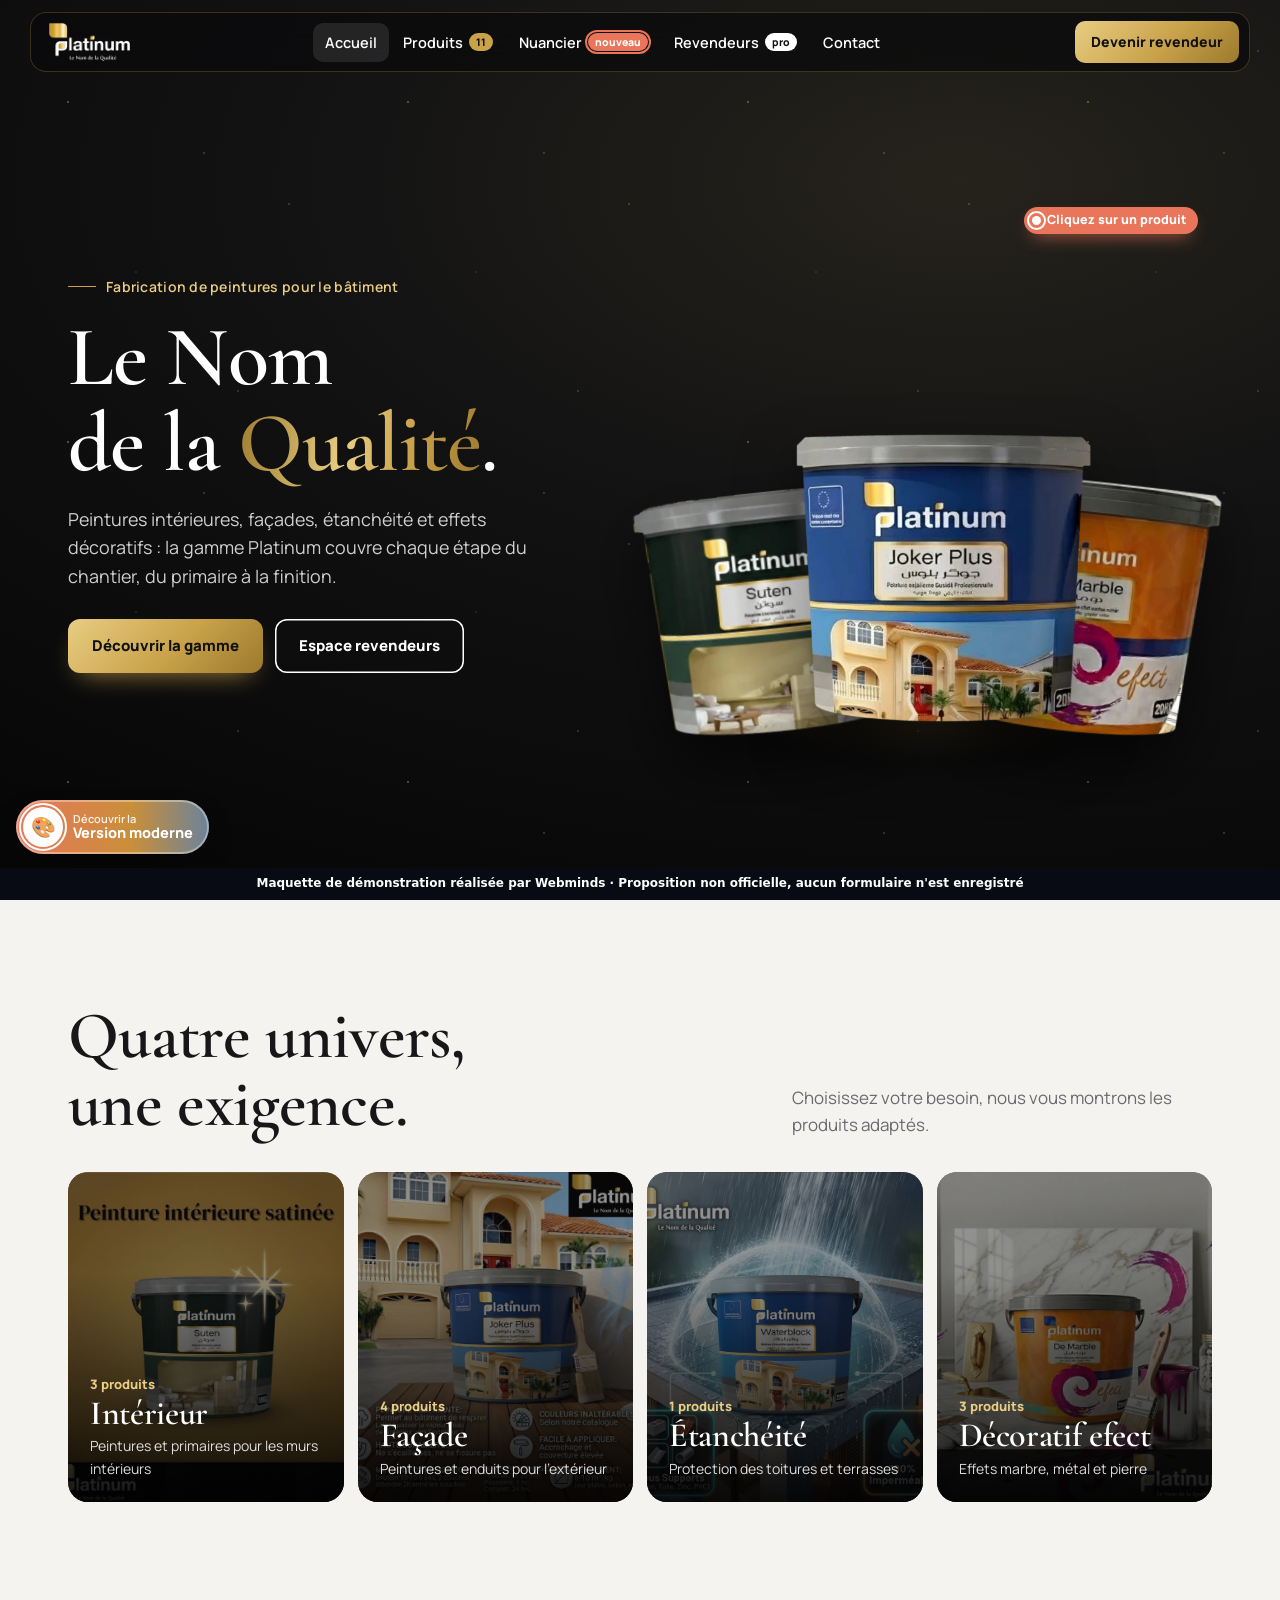
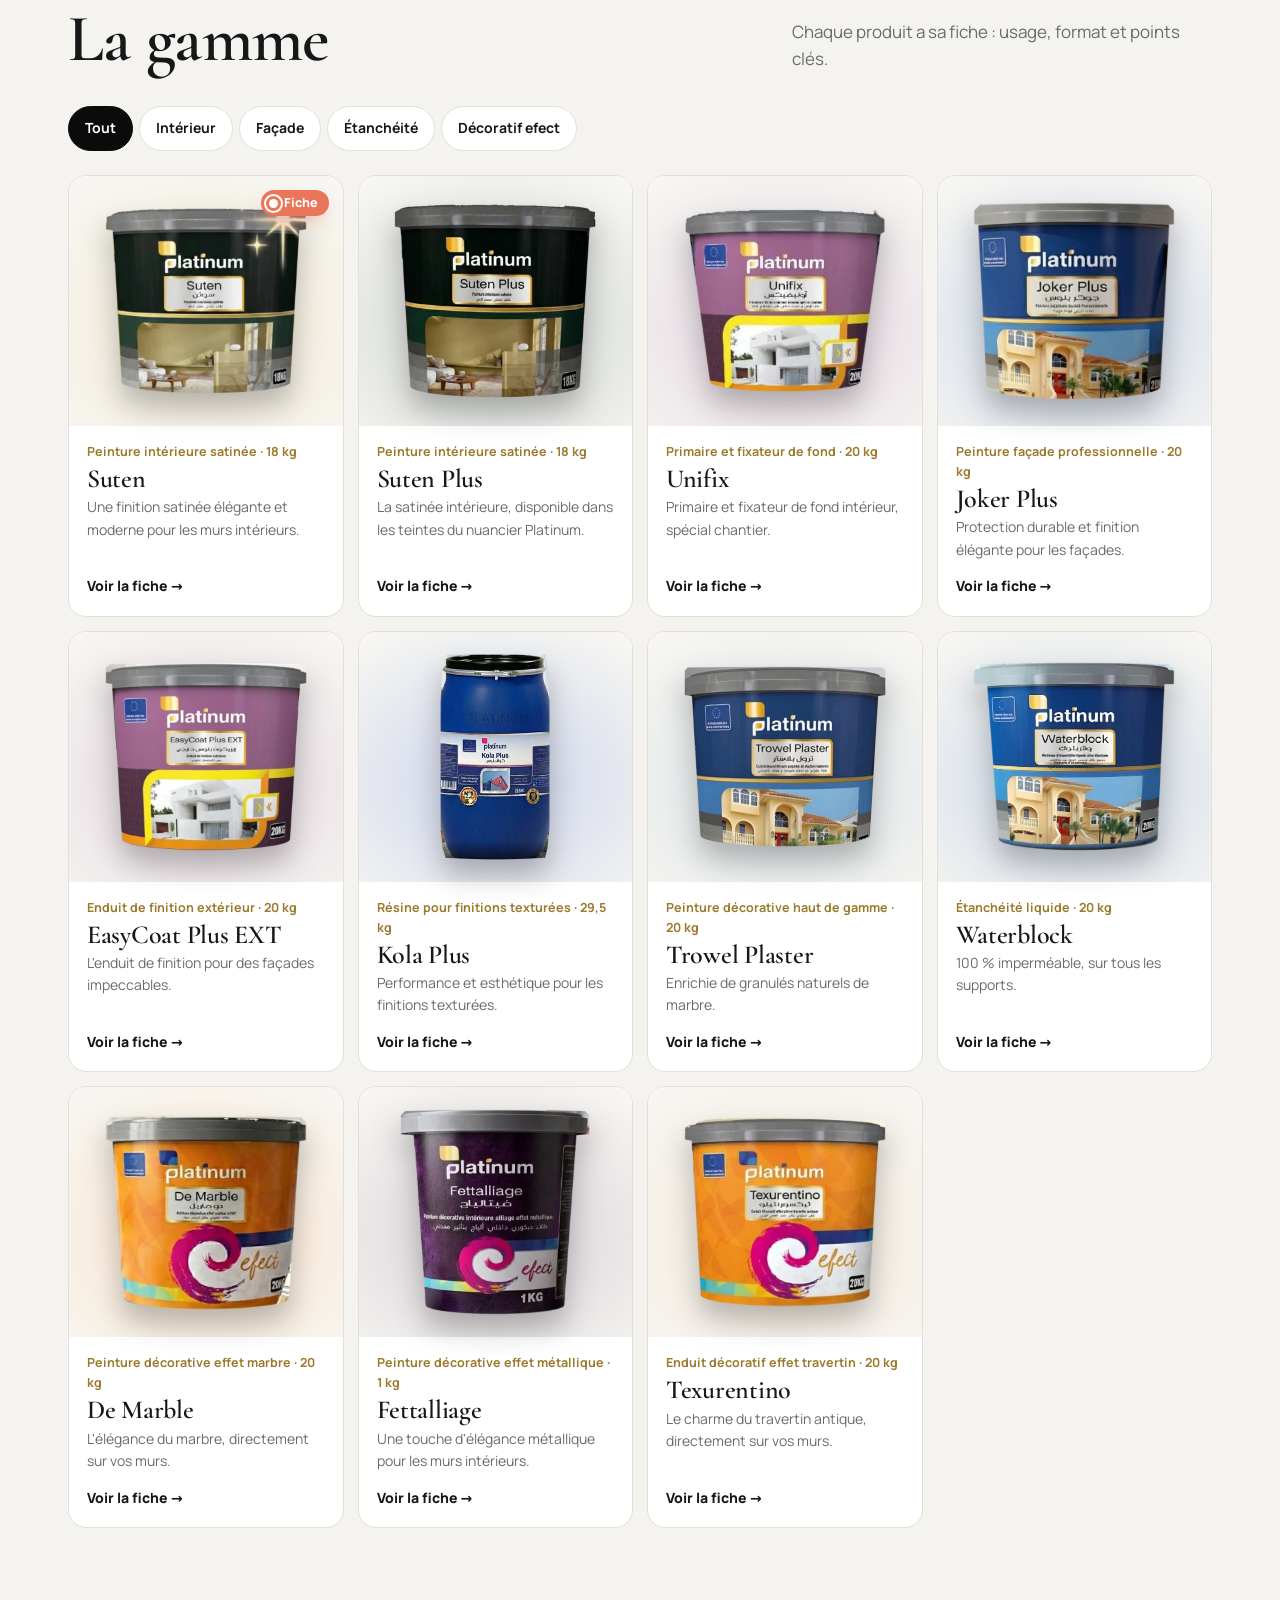
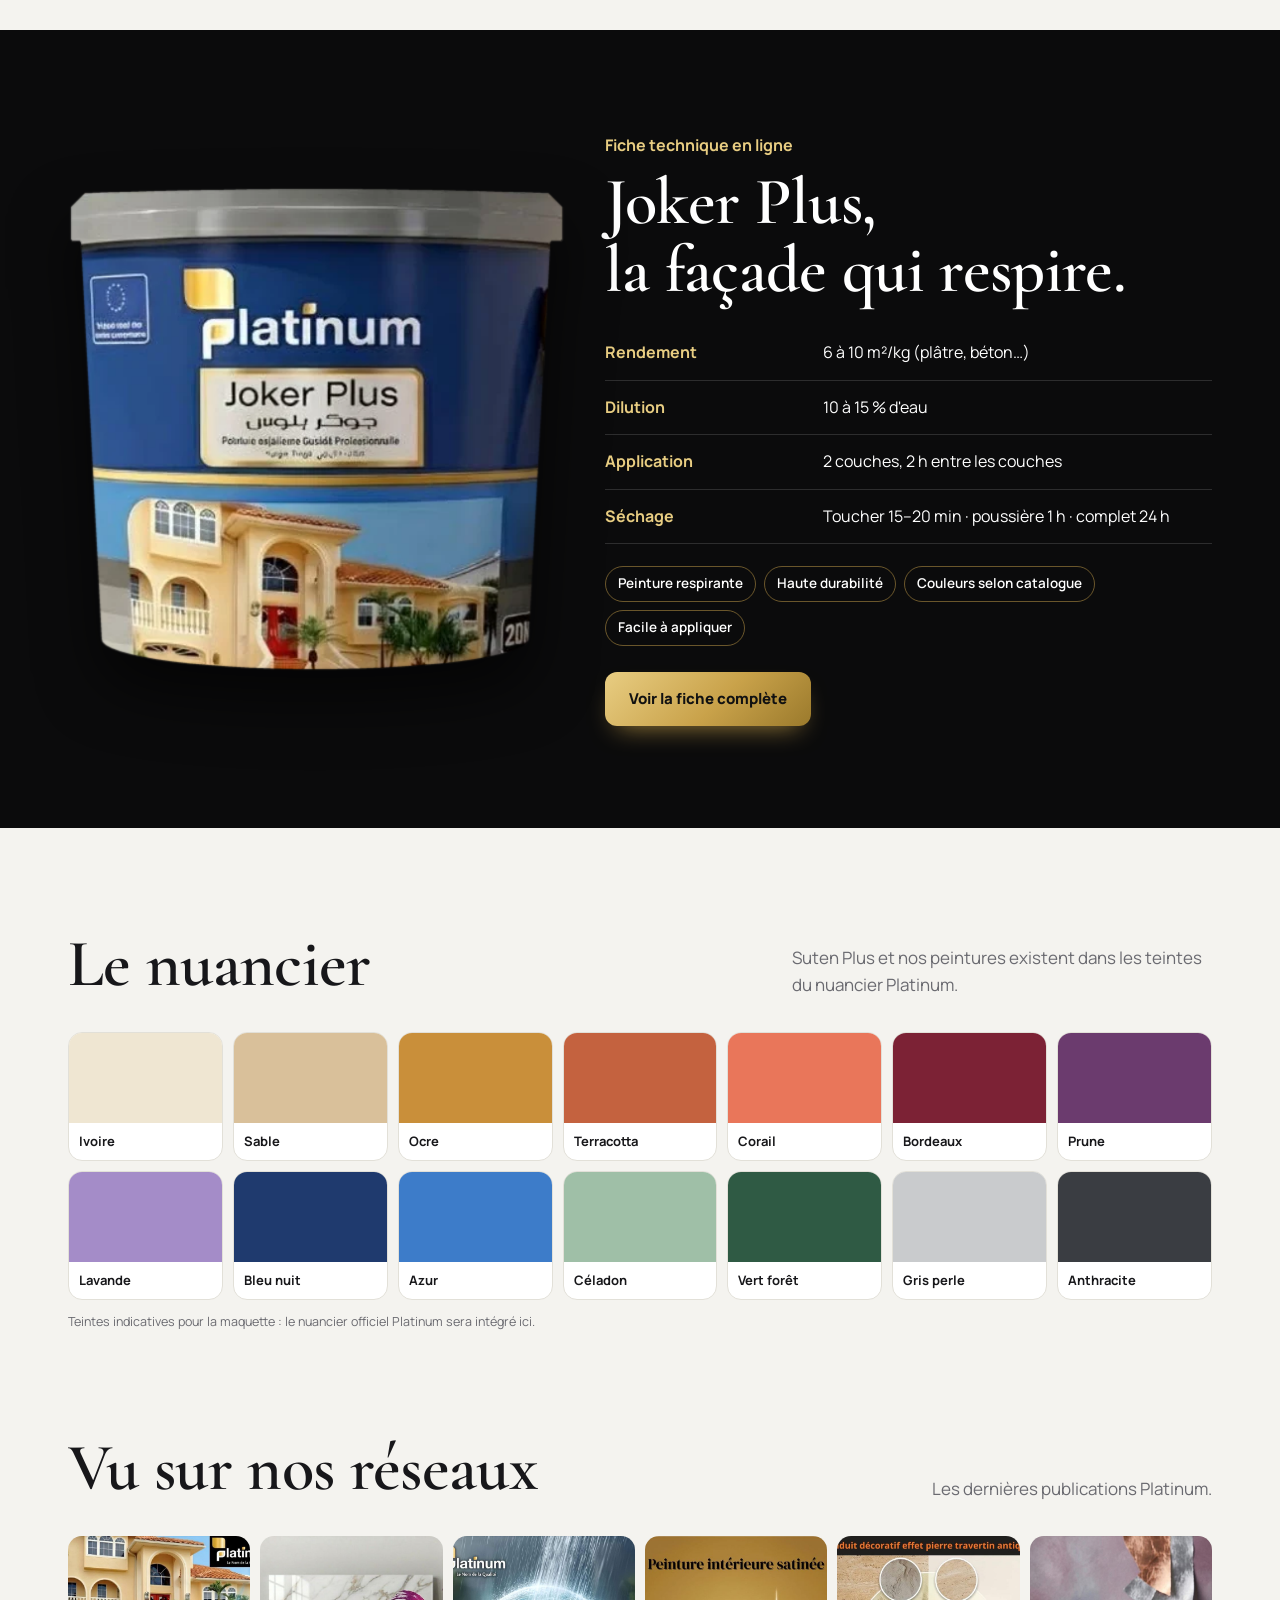
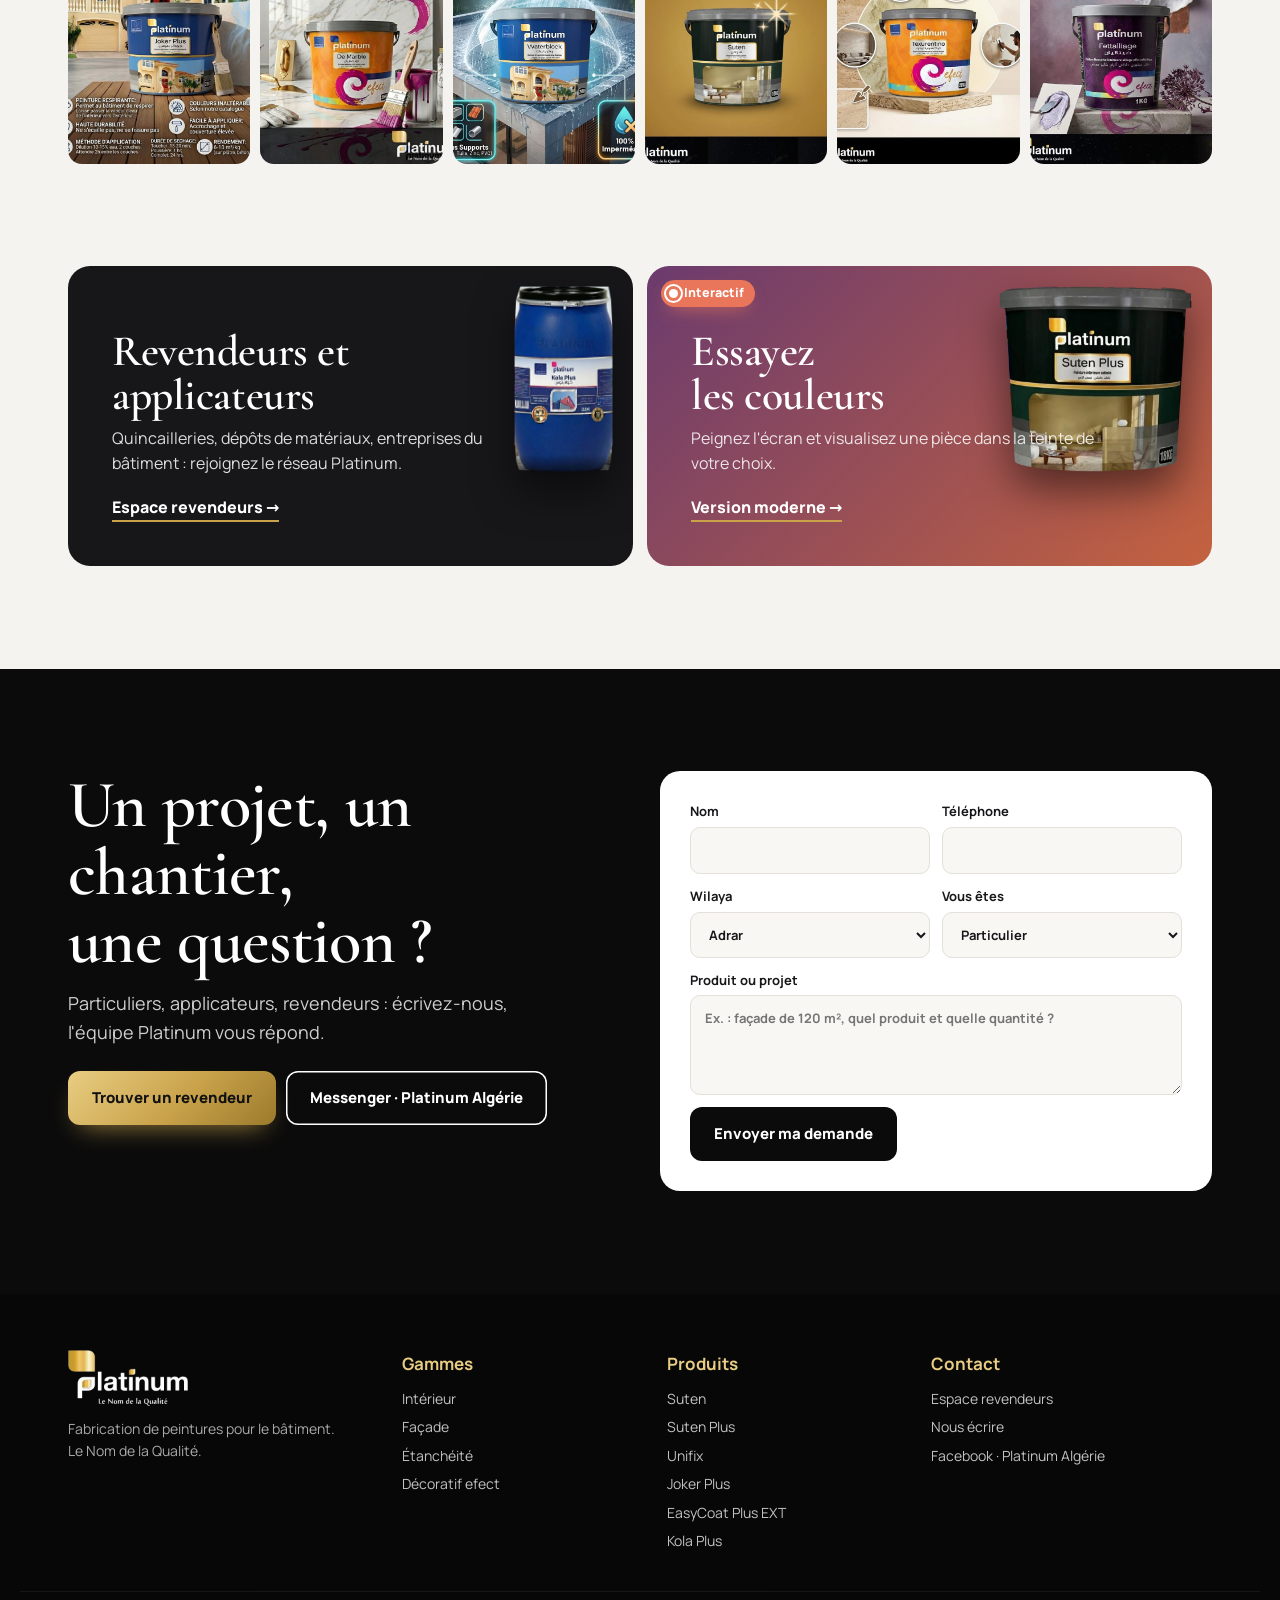
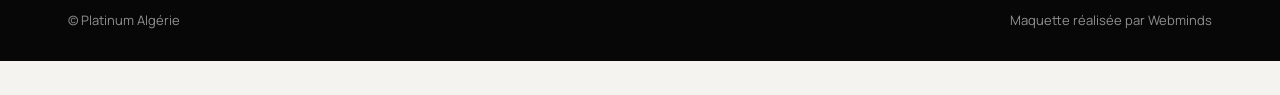
==== index.html @ 7c6c20e8 "Platinum : site 2 versions (corporate + moderne), produits, fiches, revendeurs" ====
<!DOCTYPE html><html lang="fr"><head>
<meta charset="utf-8"><meta name="viewport" content="width=device-width, initial-scale=1, viewport-fit=cover"><meta name="robots" content="noindex, nofollow"><meta name="theme-color" content="#0b0b0c">


<link rel="stylesheet" href="style.css"><link rel="icon" href="img/logo.png">
<title>Platinum — Le Nom de la Qualité · Peintures pour le bâtiment</title>
<meta name="description" content="Platinum Algérie : peintures intérieures, façades, étanchéité et peintures décoratives efect.">
</head><body data-v="corp">
<div id="hdr"></div>
<main>
<section class="c-hero"><div class="wrap in">
 <div>
  <span class="tag">Fabrication de peintures pour le bâtiment</span>
  <h1>Le Nom<br>de la <span class="gold">Qualité</span>.</h1>
  <p class="lead">Peintures intérieures, façades, étanchéité et effets décoratifs : la gamme Platinum couvre chaque étape du chantier, du primaire à la finition.</p>
  <div class="acts"><a class="btn g" href="#gamme">Découvrir la gamme</a><a class="btn o" href="revendeurs.html">Espace revendeurs</a></div>
 </div>
 <div class="trio" id="trio"><span class="glow"></span><span class="tap tr"><i></i>Cliquez sur un produit</span></div>
</div></section>

<section><div class="wrap">
 <div class="shead"><h2>Quatre univers,<br>une exigence.</h2><p>Choisissez votre besoin, nous vous montrons les produits adaptés.</p></div>
 <div class="unis" id="unis"></div>
</div></section>

<section id="gamme" style="padding-top:0"><div class="wrap">
 <div class="shead"><h2>La gamme</h2><p>Chaque produit a sa fiche : usage, format et points clés.</p></div>
 <div class="filters" id="fl"></div>
 <div class="grid" id="grid"></div>
</div></section>

<section class="fx"><div class="wrap fxg">
 <div class="vis rv"><img src="img/joker.webp" alt="Platinum Joker Plus"></div>
 <div class="rv">
  <span class="tag" style="color:var(--gold2);font-weight:700">Fiche technique en ligne</span>
  <h2 style="margin-top:10px">Joker Plus,<br>la façade qui respire.</h2>
  <table class="techt" id="tt"></table>
  <div class="chips" id="tc"></div>
  <div style="margin-top:26px"><a class="btn g" href="produit.html?p=joker">Voir la fiche complète</a></div>
 </div>
</div></section>

<section id="nuancier"><div class="wrap">
 <div class="shead"><h2>Le nuancier</h2><p>Suten Plus et nos peintures existent dans les teintes du nuancier Platinum.</p></div>
 <div class="nuan" id="nuan"></div>
 <p class="note">Teintes indicatives pour la maquette : le nuancier officiel Platinum sera intégré ici.</p>
</div></section>

<section style="padding-top:0"><div class="wrap">
 <div class="shead"><h2>Vu sur nos réseaux</h2><p>Les dernières publications Platinum.</p></div>
 <div class="gal" id="gal"></div>
</div></section>

<section style="padding-top:0"><div class="wrap duo">
 <a class="blk rv" href="revendeurs.html"><img class="pk" src="img/kola.webp" alt=""><h3>Revendeurs et<br>applicateurs</h3><p>Quincailleries, dépôts de matériaux, entreprises du bâtiment : rejoignez le réseau Platinum.</p><span class="go">Espace revendeurs →</span></a>
 <a class="blk rv" href="moderne.html?v=mod" style="background:linear-gradient(135deg,#6b3b6e,#c4623f)"><span class="tap tl"><i></i>Interactif</span><img class="pk" src="img/sutenplus.webp" alt=""><h3>Essayez<br>les couleurs</h3><p>Peignez l'écran et visualisez une pièce dans la teinte de votre choix.</p><span class="go">Version moderne →</span></a>
</div></section>
<section class="contact" id="contact"><div class="wrap cg">
 <div><h2>Un projet, un chantier,<br>une question ?</h2><p style="opacity:.8;font-size:18px;margin-top:14px;max-width:440px">Particuliers, applicateurs, revendeurs : écrivez-nous, l'équipe Platinum vous répond.</p>
  <div style="display:flex;gap:10px;flex-wrap:wrap;margin-top:24px"><a class="btn g" href="revendeurs.html">Trouver un revendeur</a><a class="btn o" id="fbl" target="_blank" rel="noopener">Messenger · Platinum Algérie</a></div></div>
 <form class="f" id="cform">
  <label>Nom<input required autocomplete="name"></label><label>Téléphone<input type="tel" required autocomplete="tel"></label>
  <label>Wilaya<select id="cw"></select></label><label>Vous êtes<select><option>Particulier</option><option>Peintre / applicateur</option><option>Entreprise du bâtiment</option><option>Revendeur</option></select></label>
  <label class="full">Produit ou projet<textarea placeholder="Ex. : façade de 120 m², quel produit et quelle quantité ?"></textarea></label>
  <button class="btn d" type="submit">Envoyer ma demande</button>
 </form></div></section>
</main>
<div id="ftr"></div>
<script src="data.js"></script><script src="core.js"></script>
<script>
document.getElementById('trio').insertAdjacentHTML('beforeend',['suten','joker','demarble'].map(k=>'<a href="produit.html?p='+k+'" aria-label="'+P[k].name+'">'+pimg(k)+'</a>').join(''));
const bg={interieur:'img/camp-suten.jpg',facade:'img/camp-joker.jpg',etancheite:'img/camp-waterblock.jpg',efect:'img/camp-demarble.jpg'};
document.getElementById('unis').innerHTML=Object.keys(CAT).map(c=>'<a class="uni rv" href="produits.html?cat='+c+'"><span class="bgi" style="background-image:url('+bg[c]+')"></span><b>'+ORDER.filter(k=>P[k].cat===c).length+' produits</b><h3>'+CAT[c][0]+'</h3><p>'+CAT[c][1]+'</p></a>').join('');
let cat='all';const fl=document.getElementById('fl');
fl.innerHTML=[['all','Tout']].concat(Object.keys(CAT).map(c=>[c,CAT[c][0]])).map(x=>'<button type="button" data-c="'+x[0]+'" class="'+(x[0]==='all'?'on':'')+'">'+x[1]+'</button>').join('');
document.getElementById('grid').innerHTML=ORDER.map((k,i)=>{const p=P[k];return '<a class="pc" data-c="'+p.cat+'" href="produit.html?p='+k+'" style="--c:'+p.c+'">'+(i===0?'<span class="tap tr"><i></i>Fiche</span>':'')+'<div class="vis">'+pimg(k)+'</div><div class="tx"><small>'+p.type+' · '+p.fmt+'</small><h3>'+p.name+'</h3><p>'+p.short+'</p><span class="go">Voir la fiche →</span></div></a>'}).join('');
fl.onclick=e=>{const b=e.target.closest('button');if(!b)return;fl.querySelectorAll('button').forEach(x=>x.classList.toggle('on',x===b));document.querySelectorAll('.pc').forEach(c=>c.classList.toggle('hide',b.dataset.c!=='all'&&c.dataset.c!==b.dataset.c))};
document.getElementById('tt').innerHTML=P.joker.tech.map(t=>'<tr><td>'+t[0]+'</td><td>'+t[1]+'</td></tr>').join('');
document.getElementById('tc').innerHTML=P.joker.pts.map(t=>'<span>'+t+'</span>').join('');
document.getElementById('nuan').innerHTML=NUANCIER.map(n=>'<button type="button" class="sw"><i style="background:'+n[1]+'"></i><span>'+n[0]+'</span></button>').join('');
document.getElementById('gal').innerHTML=['joker','demarble','waterblock','suten','texurentino','fettalliage'].map(k=>'<a href="produit.html?p='+k+'"><img src="'+P[k].camp+'" alt="Publication Platinum '+P[k].name+'" loading="lazy"></a>').join('');
document.getElementById('fbl').href=FB;document.getElementById('cw').innerHTML=WILAYAS.map(w=>'<option>'+w+'</option>').join('');document.getElementById('cform').onsubmit=e=>{e.preventDefault();okForm(e.target,'Demande envoyée !')};
reveal();
</script>
</body></html>
---- style.css ----
@font-face{font-family:'Cormorant Garamond';font-weight:500;font-display:swap;src:url(fonts/cormorant-garamond-latin-500-normal.woff2) format('woff2')}
@font-face{font-family:'Cormorant Garamond';font-weight:600;font-display:swap;src:url(fonts/cormorant-garamond-latin-600-normal.woff2) format('woff2')}
@font-face{font-family:'Cormorant Garamond';font-weight:700;font-display:swap;src:url(fonts/cormorant-garamond-latin-700-normal.woff2) format('woff2')}
@font-face{font-family:'Manrope';font-weight:400;font-display:swap;src:url(fonts/manrope-latin-400-normal.woff2) format('woff2')}
@font-face{font-family:'Manrope';font-weight:600;font-display:swap;src:url(fonts/manrope-latin-600-normal.woff2) format('woff2')}
@font-face{font-family:'Manrope';font-weight:700;font-display:swap;src:url(fonts/manrope-latin-700-normal.woff2) format('woff2')}
@font-face{font-family:'Manrope';font-weight:800;font-display:swap;src:url(fonts/manrope-latin-800-normal.woff2) format('woff2')}
@font-face{font-family:'Bricolage Grotesque';font-weight:200 800;font-display:swap;src:url(fonts/bricolage.woff2) format('woff2')}
:root{--gold:#c9a24a;--gold2:#e8cd82;--gold3:#9b7a2c;--blk:#0b0b0c;--char:#17171a;--paper:#f4f3ef;--ink:#17171a;--mut:#6a6a70;--line:#e2e0d8;--ease:cubic-bezier(.2,.8,.2,1)}
*{box-sizing:border-box;margin:0;padding:0}
:root{box-sizing:border-box;padding-top:env(safe-area-inset-top,0px)}
html{scroll-behavior:smooth;overflow-x:clip;scroll-padding-top:90px}
body{background:var(--paper);color:var(--ink);overflow-x:clip;-webkit-font-smoothing:antialiased;line-height:1.6;font-size:16px;padding-bottom:34px}
img{max-width:100%;display:block}a{color:inherit;text-decoration:none}button,input,select,textarea{font:inherit;color:inherit}
:focus-visible{outline:3px solid var(--gold);outline-offset:3px;border-radius:6px}
.wrap{max-width:1240px;margin:0 auto;padding-inline:clamp(18px,4vw,48px)}
section{padding-block:clamp(64px,8vw,110px);position:relative}
main{overflow-x:clip}
.v-corp{font-family:'Manrope',system-ui,sans-serif}
.v-corp h1,.v-corp h2,.v-corp h3{font-family:'Cormorant Garamond',Georgia,serif;font-weight:600;line-height:1.02;letter-spacing:-.01em}
.v-mod{font-family:'Bricolage Grotesque',system-ui,sans-serif;--paper:#fbfaf6}
.v-mod h1,.v-mod h2,.v-mod h3{font-family:'Bricolage Grotesque',sans-serif;font-weight:800;line-height:.98;letter-spacing:-.03em}
h2{font-size:clamp(36px,5.2vw,68px)}
.gold{background:linear-gradient(100deg,var(--gold3),var(--gold2) 45%,var(--gold) 70%,var(--gold3));-webkit-background-clip:text;background-clip:text;color:transparent}

/* header */
header.top{position:fixed;z-index:60;top:calc(12px + env(safe-area-inset-top,0px));left:50%;transform:translateX(-50%);width:min(1220px,calc(100% - 24px));display:flex;align-items:center;justify-content:space-between;gap:14px;padding:8px 10px 8px 18px;border-radius:16px;background:rgba(11,11,12,.72);backdrop-filter:blur(14px);-webkit-backdrop-filter:blur(14px);color:#fff;border:1px solid rgba(201,162,74,.25);transition:.3s}
header.top.solid{background:rgba(11,11,12,.94)}
header.top .logo img{height:38px;width:auto}
header.top nav{display:flex;gap:2px;font-size:14.5px;font-weight:600}
header.top nav a{display:inline-flex;align-items:center;gap:6px;padding:8px 12px;border-radius:10px;transition:.2s}
header.top nav a:hover,header.top nav a.act{background:rgba(255,255,255,.1)}
.hr{display:flex;align-items:center;gap:8px}
.cta{background:linear-gradient(135deg,var(--gold2),var(--gold) 55%,var(--gold3));color:#111;padding:10px 16px;border-radius:10px;font-weight:800;font-size:14px;white-space:nowrap}
.burger{display:none;width:44px;height:44px;border-radius:10px;border:0;background:var(--gold);color:#111;font-size:20px;cursor:pointer}
.menu{position:fixed;inset:0;z-index:80;background:var(--blk);color:#fff;display:none;flex-direction:column;justify-content:center;gap:6px;padding:0 28px}
.menu.open{display:flex}.menu a{font-size:clamp(30px,8vw,44px);font-weight:700;display:flex;align-items:center;gap:12px}
.menu .mx{position:absolute;top:20px;right:20px;width:48px;height:48px;border-radius:12px;border:0;background:#fff;color:#111;font-size:20px}
.pst{display:inline-flex;align-items:center;font:800 10.5px/1 'Manrope',sans-serif;padding:4px 7px;border-radius:999px;position:relative}
.pst.n{background:var(--gold);color:#111}.pst.g{background:#e9765a;color:#fff}.pst.b{background:#fff;color:#111}
.pst.g::after{content:"";position:absolute;inset:-3px;border-radius:999px;border:2px solid #e9765a;animation:ping 1.6s ease-out infinite}
@keyframes ping{0%{transform:scale(.9);opacity:.9}100%{transform:scale(1.35);opacity:0}}
.tap{position:absolute;z-index:5;display:inline-flex;align-items:center;gap:6px;background:#e9765a;color:#fff;font:800 12.5px/1 'Manrope',sans-serif;padding:7px 11px 7px 8px;border-radius:999px;pointer-events:none;white-space:nowrap;box-shadow:0 8px 18px -8px rgba(233,118,90,.9)}
.tap i{width:9px;height:9px;border-radius:50%;background:#fff;position:relative}.tap i::after{content:"";position:absolute;inset:-5px;border-radius:50%;border:2px solid #fff;animation:ping 1.4s ease-out infinite}
.tap.tr{top:14px;right:14px}.tap.tl{top:14px;left:14px}
.vswitch{position:fixed;z-index:90;bottom:calc(46px + env(safe-area-inset-bottom,0px));left:16px;display:flex;align-items:center;gap:10px;padding:7px 16px 7px 7px;border-radius:999px;color:#fff;font:800 14.5px/1.1 'Manrope',sans-serif;background:linear-gradient(90deg,#e9765a,#c98f3a,#3d7cc9,#6b3b6e,#2f5a44,#e9765a);background-size:300% 100%;animation:vsg 6s linear infinite,vsw 5s ease-in-out infinite;box-shadow:0 14px 30px -10px rgba(0,0,0,.55),inset 0 0 0 2px rgba(255,255,255,.35)}
.vswitch small{display:block;font-size:11px;font-weight:600;opacity:.9}
.vswitch .vs-i{width:40px;height:40px;border-radius:50%;background:#fff;display:grid;place-items:center;font-size:20px;position:relative}
.vswitch .vs-i::after{content:"";position:absolute;inset:-4px;border-radius:50%;border:2px solid #fff;animation:ping 1.6s ease-out infinite}
.v-mod .vswitch{background:var(--blk);animation:vsw 5s ease-in-out infinite}
@keyframes vsg{to{background-position:300% 0}}@keyframes vsw{0%,82%,100%{rotate:0deg}86%{rotate:-6deg}90%{rotate:5deg}94%{rotate:-3deg}}
#wm-demo{position:fixed;left:0;right:0;bottom:0;z-index:2147483000;background:rgba(10,12,22,.94);color:#fff;font:600 12px/1.3 system-ui,sans-serif;text-align:center;padding:8px 12px calc(8px + env(safe-area-inset-bottom,0px))}
.btn{display:inline-flex;align-items:center;justify-content:center;gap:10px;padding:15px 24px;border-radius:12px;font-weight:800;font-size:15px;border:0;cursor:pointer;transition:transform .3s var(--ease),box-shadow .3s;white-space:nowrap}
.btn.g{background:linear-gradient(135deg,var(--gold2),var(--gold) 55%,var(--gold3));color:#111;box-shadow:0 12px 26px -12px rgba(201,162,74,.8)}
.btn.g:hover{transform:translateY(-2px)}
.btn.o{box-shadow:inset 0 0 0 1.5px currentColor;background:transparent}.btn.o:hover{background:rgba(255,255,255,.08)}
.btn.d{background:var(--blk);color:#fff}
.btn.done{background:#1f9d55!important;color:#fff!important}
.rv{opacity:0;transform:translateY(24px);transition:opacity .7s,transform .8s var(--ease)}.rv.in{opacity:1;transform:none}
.shead{display:flex;justify-content:space-between;align-items:flex-end;gap:24px;flex-wrap:wrap;margin-bottom:34px}
.shead p{max-width:420px;color:var(--mut);font-size:17px}

/* CORPORATE */
.c-hero{background:radial-gradient(120% 90% at 75% 20%,#26231c 0%,#121213 45%,#070708 100%);color:#fff;padding:0;overflow:hidden}
.c-hero::before{content:"";position:absolute;inset:0;background:radial-gradient(1.6px 1.6px at 20% 30%,rgba(232,205,130,.8),transparent),radial-gradient(1.2px 1.2px at 70% 15%,rgba(232,205,130,.6),transparent),radial-gradient(1.4px 1.4px at 85% 60%,rgba(232,205,130,.6),transparent),radial-gradient(1px 1px at 40% 80%,rgba(232,205,130,.5),transparent),radial-gradient(1.6px 1.6px at 60% 45%,rgba(232,205,130,.5),transparent);background-size:340px 340px;opacity:.7}
.c-hero .in{position:relative;display:grid;grid-template-columns:1fr 1.05fr;gap:30px;align-items:center;min-height:min(100svh,900px);padding-block:120px 70px}
.c-hero .tag{font:600 14px 'Manrope';letter-spacing:.02em;color:var(--gold2);display:flex;align-items:center;gap:10px}
.c-hero .tag::before{content:"";width:28px;height:1px;background:var(--gold)}
.c-hero h1{font-size:clamp(46px,6.6vw,96px);margin:18px 0}
.c-hero p.lead{font-size:clamp(16px,1.4vw,19px);opacity:.8;max-width:470px;margin-bottom:28px}
.c-hero .acts{display:flex;gap:12px;flex-wrap:wrap}
.trio{position:relative;height:clamp(360px,44vw,600px)}
.trio a{position:absolute;bottom:6%;transition:transform .6s var(--ease)}
.trio img{filter:drop-shadow(0 30px 30px rgba(0,0,0,.6))}
.trio a:nth-of-type(1){left:0;width:46%;z-index:1;transform:rotate(-6deg) translateY(4%)}
.trio a:nth-of-type(2){left:27%;width:52%;z-index:3}
.trio a:nth-of-type(3){right:0;width:46%;z-index:2;transform:rotate(6deg) translateY(4%)}
.trio:hover a:nth-of-type(1){transform:rotate(-9deg) translate(-10px,4%)}.trio:hover a:nth-of-type(3){transform:rotate(9deg) translate(10px,4%)}
.trio .glow{position:absolute;left:10%;right:10%;bottom:0;height:30%;background:radial-gradient(closest-side,rgba(201,162,74,.45),transparent);filter:blur(10px)}
.unis{display:grid;grid-template-columns:repeat(4,1fr);gap:14px}
.uni{position:relative;border-radius:20px;overflow:hidden;min-height:330px;padding:22px;display:flex;flex-direction:column;justify-content:flex-end;color:#fff;background:#111;transition:transform .45s var(--ease)}
.uni:hover{transform:translateY(-6px)}
.uni .bgi{position:absolute;inset:0;background-size:cover;background-position:center;opacity:.55;transition:opacity .4s,transform .8s var(--ease)}
.uni:hover .bgi{opacity:.75;transform:scale(1.05)}
.uni::after{content:"";position:absolute;inset:0;background:linear-gradient(180deg,transparent 30%,rgba(0,0,0,.85))}
.uni>*:not(.bgi){position:relative;z-index:2}
.uni b{font:800 13px 'Manrope';color:var(--gold2)}.uni h3{font-size:34px;margin:4px 0}.uni p{font-size:14px;opacity:.85}
.filters{display:flex;gap:6px;flex-wrap:wrap;margin-bottom:24px}
.filters button{border:1.5px solid var(--line);background:#fff;border-radius:999px;padding:10px 16px;font-weight:700;cursor:pointer;font-size:14px}
.filters button.on{background:var(--blk);border-color:var(--blk);color:#fff}
.grid{display:grid;grid-template-columns:repeat(4,1fr);gap:14px}
.pc{position:relative;background:#fff;border:1px solid var(--line);border-radius:18px;overflow:hidden;display:flex;flex-direction:column;transition:transform .4s var(--ease),box-shadow .4s}
.pc:hover{transform:translateY(-5px);box-shadow:0 30px 50px -30px rgba(0,0,0,.45)}
.pc .vis{height:250px;display:flex;align-items:center;justify-content:center;padding:22px;background:radial-gradient(80% 70% at 50% 60%,color-mix(in srgb,var(--c) 22%,#fff),#f7f6f2)}
.pc .vis img{max-height:100%;max-width:88%;width:auto;filter:drop-shadow(0 16px 14px rgba(0,0,0,.25));transition:transform .5s var(--ease)}
.pc:hover .vis img{transform:scale(1.05)}
.pc .tx{padding:16px 18px 18px;display:flex;flex-direction:column;gap:4px;flex:1}
.pc small{font-weight:700;color:var(--gold3);font-size:12.5px}.pc h3{font-size:26px}.pc p{font-size:14px;color:var(--mut)}
.pc .go{margin-top:auto;padding-top:10px;font-weight:800;font-size:14px}
.pc.hide{display:none}
.fx{background:var(--blk);color:#fff}
.fxg{display:grid;grid-template-columns:.9fr 1.1fr;gap:40px;align-items:center}
.fx .vis{position:relative;display:flex;justify-content:center}
.fx .vis img{max-height:520px;width:auto;filter:drop-shadow(0 30px 30px rgba(0,0,0,.6))}
.techt{width:100%;border-collapse:collapse;margin:22px 0}
.techt td{padding:14px 0;border-bottom:1px solid rgba(255,255,255,.14);vertical-align:top}
.techt td:first-child{color:var(--gold2);font-weight:700;width:36%}
.chips{display:flex;flex-wrap:wrap;gap:8px}
.chips span{border:1px solid rgba(201,162,74,.5);border-radius:999px;padding:6px 12px;font-size:13.5px;font-weight:600}
.nuan{display:grid;grid-template-columns:repeat(7,1fr);gap:10px}
.sw{border-radius:14px;overflow:hidden;background:#fff;border:1px solid var(--line);cursor:pointer;text-align:left;padding:0;transition:transform .3s var(--ease)}
.sw:hover{transform:translateY(-4px)}.sw i{display:block;height:90px}.sw span{display:block;padding:8px 10px;font-size:13px;font-weight:700}
.note{font-size:12.5px;color:var(--mut);margin-top:12px}
.gal{display:grid;grid-template-columns:repeat(6,1fr);gap:10px}
.gal a{border-radius:14px;overflow:hidden;aspect-ratio:4/5}.gal img{width:100%;height:100%;object-fit:cover;transition:transform .6s var(--ease)}.gal a:hover img{transform:scale(1.05)}
.duo{display:grid;grid-template-columns:1fr 1fr;gap:14px}
.blk{position:relative;border-radius:22px;padding:clamp(26px,4vw,44px);min-height:300px;overflow:hidden;color:#fff;background:var(--char);display:flex;flex-direction:column;justify-content:flex-end}
.blk h3{font-size:clamp(30px,3.4vw,44px)}.blk p{opacity:.85;max-width:420px;margin-top:8px}.blk .go{margin-top:18px;font-weight:800;border-bottom:2px solid var(--gold);align-self:flex-start}
.blk img.pk{position:absolute;right:20px;top:20px;height:62%;width:auto;filter:drop-shadow(0 20px 20px rgba(0,0,0,.5))}
.contact{background:var(--blk);color:#fff}
.cg{display:grid;grid-template-columns:1fr 1fr;gap:40px}
.f{display:grid;grid-template-columns:1fr 1fr;gap:12px;background:#fff;color:var(--ink);border-radius:20px;padding:clamp(18px,3vw,30px)}
.f .full{grid-column:1/-1}.f label{display:grid;gap:5px;font-size:13px;font-weight:700}
.f input,.f select,.f textarea{border:1.5px solid var(--line);background:#f8f7f3;border-radius:10px;padding:12px 14px;width:100%}
.f textarea{min-height:100px}.f .btn{grid-column:1/-1;justify-self:start}
.ft{background:#070708;color:#fff;padding:56px 0 30px}
.fg{display:grid;grid-template-columns:1.3fr 1fr 1fr 1.2fr;gap:30px}
.flogo{height:56px;width:auto;margin-bottom:12px}.ft p{opacity:.65;font-size:14px;max-width:280px}
.ft h4{color:var(--gold2);font-size:17px;margin-bottom:8px;font-family:'Manrope'}.ft a{display:block;opacity:.75;font-size:14px;padding:3px 0}.ft a:hover{opacity:1;color:var(--gold2)}
.fb{display:flex;justify-content:space-between;gap:10px;flex-wrap:wrap;border-top:1px solid rgba(255,255,255,.12);margin-top:36px;padding-top:18px;font-size:13px;opacity:.55}

/* MODERNE */
.m-hero{--wall:#efe6d2;padding:0;min-height:100svh;background:var(--wall);transition:background-color .6s;overflow:hidden;display:flex;align-items:center}
.m-hero canvas{position:absolute;inset:0;width:100%;height:100%;z-index:1;touch-action:none;cursor:crosshair}
.m-hero .in{position:relative;z-index:2;display:grid;grid-template-columns:1fr .9fr;gap:24px;align-items:center;width:100%;padding-block:120px 60px;pointer-events:none}
.m-hero .in a,.m-hero .in button{pointer-events:auto}
.m-hero h1{font-size:clamp(52px,8vw,124px);color:var(--ink2,#141414);mix-blend-mode:normal}
.m-hero h1 span{display:inline-block;background:var(--ink2,#141414);color:var(--wall);padding:0 .12em;transform:rotate(-1.5deg);border-radius:6px}
.m-hero p.lead{font-size:18px;max-width:440px;margin:18px 0 22px;font-weight:500;color:var(--ink2,#141414)}
.pal{display:flex;flex-wrap:wrap;gap:8px;max-width:520px}
.pal button{width:44px;height:44px;border-radius:50%;border:3px solid #fff;box-shadow:0 4px 12px -4px rgba(0,0,0,.45);cursor:pointer;transition:transform .25s var(--ease)}
.pal button:hover{transform:scale(1.12)}.pal button.on{transform:scale(1.18);box-shadow:0 0 0 3px var(--ink2,#141414)}
.m-hero .hint{display:inline-flex;gap:8px;align-items:center;margin-top:16px;font-weight:700;font-size:14px;background:rgba(255,255,255,.75);padding:6px 12px;border-radius:999px}
.m-hero .stage{position:relative;height:clamp(340px,42vw,560px);display:flex;align-items:flex-end;justify-content:center}
.m-hero .stage img{max-height:94%;width:auto;filter:drop-shadow(0 34px 30px rgba(0,0,0,.35));animation:flo 6s ease-in-out infinite}
@keyframes flo{50%{translate:0 -14px}}
.m-hero .stage .lbl{position:absolute;left:0;bottom:8%;background:#fff;border-radius:14px;padding:10px 14px;font-weight:800;box-shadow:0 10px 30px -10px rgba(0,0,0,.4)}
.m-hero .stage .lbl small{display:block;font-weight:600;color:var(--mut);font-size:12px}
.stripe{display:flex;overflow:hidden;white-space:nowrap;background:var(--blk);color:#fff;padding:14px 0;font-weight:800;font-size:clamp(20px,2.6vw,32px)}
.stripe div{display:flex;gap:28px;animation:mq 34s linear infinite;padding-right:28px}
.stripe span i{display:inline-block;width:.8em;height:.8em;border-radius:50%;margin-right:10px;vertical-align:-.05em}
@keyframes mq{to{transform:translateX(-100%)}}
.room{display:grid;grid-template-columns:1.2fr .8fr;gap:30px;align-items:center}
.room svg{width:100%;height:auto;border-radius:24px;box-shadow:0 30px 60px -30px rgba(0,0,0,.4)}
.room .wall{transition:fill .6s}
.cards{display:flex;gap:16px;overflow-x:auto;scroll-snap-type:x mandatory;padding:10px clamp(18px,4vw,48px) 26px;scrollbar-width:thin}
.mc{flex:0 0 clamp(250px,24vw,300px);scroll-snap-align:start;border-radius:26px;background:var(--c);color:#fff;padding:20px;min-height:400px;display:flex;flex-direction:column;justify-content:flex-end;position:relative;overflow:hidden;transition:transform .4s var(--ease)}
.mc:hover{transform:translateY(-6px) rotate(-1deg)}
.mc .im{position:absolute;inset:18px 10px 140px;display:flex;align-items:center;justify-content:center}
.mc .im img{max-height:100%;max-width:90%;width:auto;filter:drop-shadow(0 18px 14px rgba(0,0,0,.35));transition:transform .5s var(--ease)}
.mc:hover .im img{transform:scale(1.06) rotate(-3deg)}
.mc .lb{position:relative;background:rgba(255,255,255,.95);color:var(--ink);border-radius:18px;padding:12px 14px}
.mc .lb small{font-weight:700;color:var(--mut);font-size:12px}.mc .lb h3{font-size:26px}
.efx{display:grid;grid-template-columns:repeat(3,1fr);gap:14px}
.ef{position:relative;border-radius:26px;overflow:hidden;min-height:440px;display:flex;align-items:flex-end;padding:18px;color:#fff}
.ef .tx{position:absolute;inset:0;background-size:cover;background-position:center;transition:transform 1s var(--ease)}
.ef:hover .tx{transform:scale(1.08)}
.ef::after{content:"";position:absolute;inset:0;background:linear-gradient(180deg,transparent 40%,rgba(0,0,0,.75))}
.ef img{position:absolute;right:12px;top:18px;width:46%;z-index:2;filter:drop-shadow(0 18px 14px rgba(0,0,0,.4));transition:transform .6s var(--ease)}
.ef:hover img{transform:translateY(-8px) rotate(4deg)}
.ef div{position:relative;z-index:3}.ef h3{font-size:34px}.ef p{font-size:14.5px;opacity:.9;max-width:300px}
.v-mod .contact{background:#141414}

/* produit */
.p-hero{background:radial-gradient(90% 90% at 70% 40%,color-mix(in srgb,var(--c) 45%,#000) 0%,#0b0b0c 70%);color:#fff;padding:0;overflow:hidden}
.v-mod .p-hero{background:var(--c);color:#fff}
.p-hero .in{display:grid;grid-template-columns:1fr 1fr;gap:30px;align-items:center;padding-block:130px 70px}
.crumb{font-size:14px;opacity:.8;display:flex;gap:8px;flex-wrap:wrap}.crumb a{text-decoration:underline}
.p-hero h1{font-size:clamp(48px,6.5vw,92px);margin:12px 0 4px}
.p-hero .ar{font-size:26px;color:var(--gold2);direction:rtl;text-align:left}
.v-mod .p-hero .ar{color:#fff;opacity:.8}
.p-hero .lead{font-size:18px;opacity:.88;max-width:500px;margin:14px 0 20px}
.p-hero .stage{display:flex;justify-content:center;align-items:flex-end;height:clamp(340px,40vw,540px)}
.p-hero .stage img{max-height:96%;width:auto;filter:drop-shadow(0 34px 30px rgba(0,0,0,.55))}
.pgrid{display:grid;grid-template-columns:1.1fr .9fr;gap:18px;align-items:start}
.panel{background:#fff;border:1px solid var(--line);border-radius:20px;padding:clamp(22px,3vw,32px)}
.panel+.panel{margin-top:16px}.panel h2{font-size:clamp(28px,3vw,38px);margin-bottom:12px}
.panel ul{list-style:none;display:grid;gap:10px}
.panel li{display:flex;gap:10px;align-items:flex-start}.panel li::before{content:"";flex:none;width:10px;height:10px;border-radius:50%;background:var(--gold);margin-top:8px}
.panel .techt td{border-color:var(--line)}.panel .techt td:first-child{color:var(--gold3)}
.rel{display:grid;grid-template-columns:repeat(4,1fr);gap:14px}
.perks{display:grid;grid-template-columns:repeat(4,1fr);gap:14px}
.perk{background:#fff;border:1px solid var(--line);border-radius:18px;padding:22px}.perk .e{font-size:30px}.perk h3{font-size:24px;margin:8px 0 4px}.perk p{font-size:14.5px;color:var(--mut)}
.wil{display:flex;gap:10px;flex-wrap:wrap;align-items:center}.wil select{border:1.5px solid var(--line);border-radius:10px;padding:12px 14px;min-width:240px;background:#fff;font-weight:600}

@media (max-width:1050px){
 header.top nav,.hr .cta{display:none}.burger{display:grid;place-items:center}
 .c-hero .in,.m-hero .in,.p-hero .in,.fxg,.room,.cg,.pgrid{grid-template-columns:1fr}
 .trio,.m-hero .stage,.p-hero .stage{order:-1}
 .unis,.grid,.rel,.perks{grid-template-columns:1fr 1fr}.efx{grid-template-columns:1fr}
 .nuan{grid-template-columns:repeat(4,1fr)}.gal{grid-template-columns:repeat(3,1fr)}.fg{grid-template-columns:1fr 1fr}
}
@media (max-width:620px){.grid,.rel{grid-template-columns:1fr 1fr}.pc .vis{height:180px}.pc h3{font-size:21px}.unis,.duo,.perks{grid-template-columns:1fr}.f{grid-template-columns:1fr}.fg{grid-template-columns:1fr}.vswitch{font-size:13px}.vswitch .vs-i{width:34px;height:34px;font-size:17px}}
@media (prefers-reduced-motion:reduce){*,*::before,*::after{animation:none!important;transition:none!important}.rv{opacity:1;transform:none}}
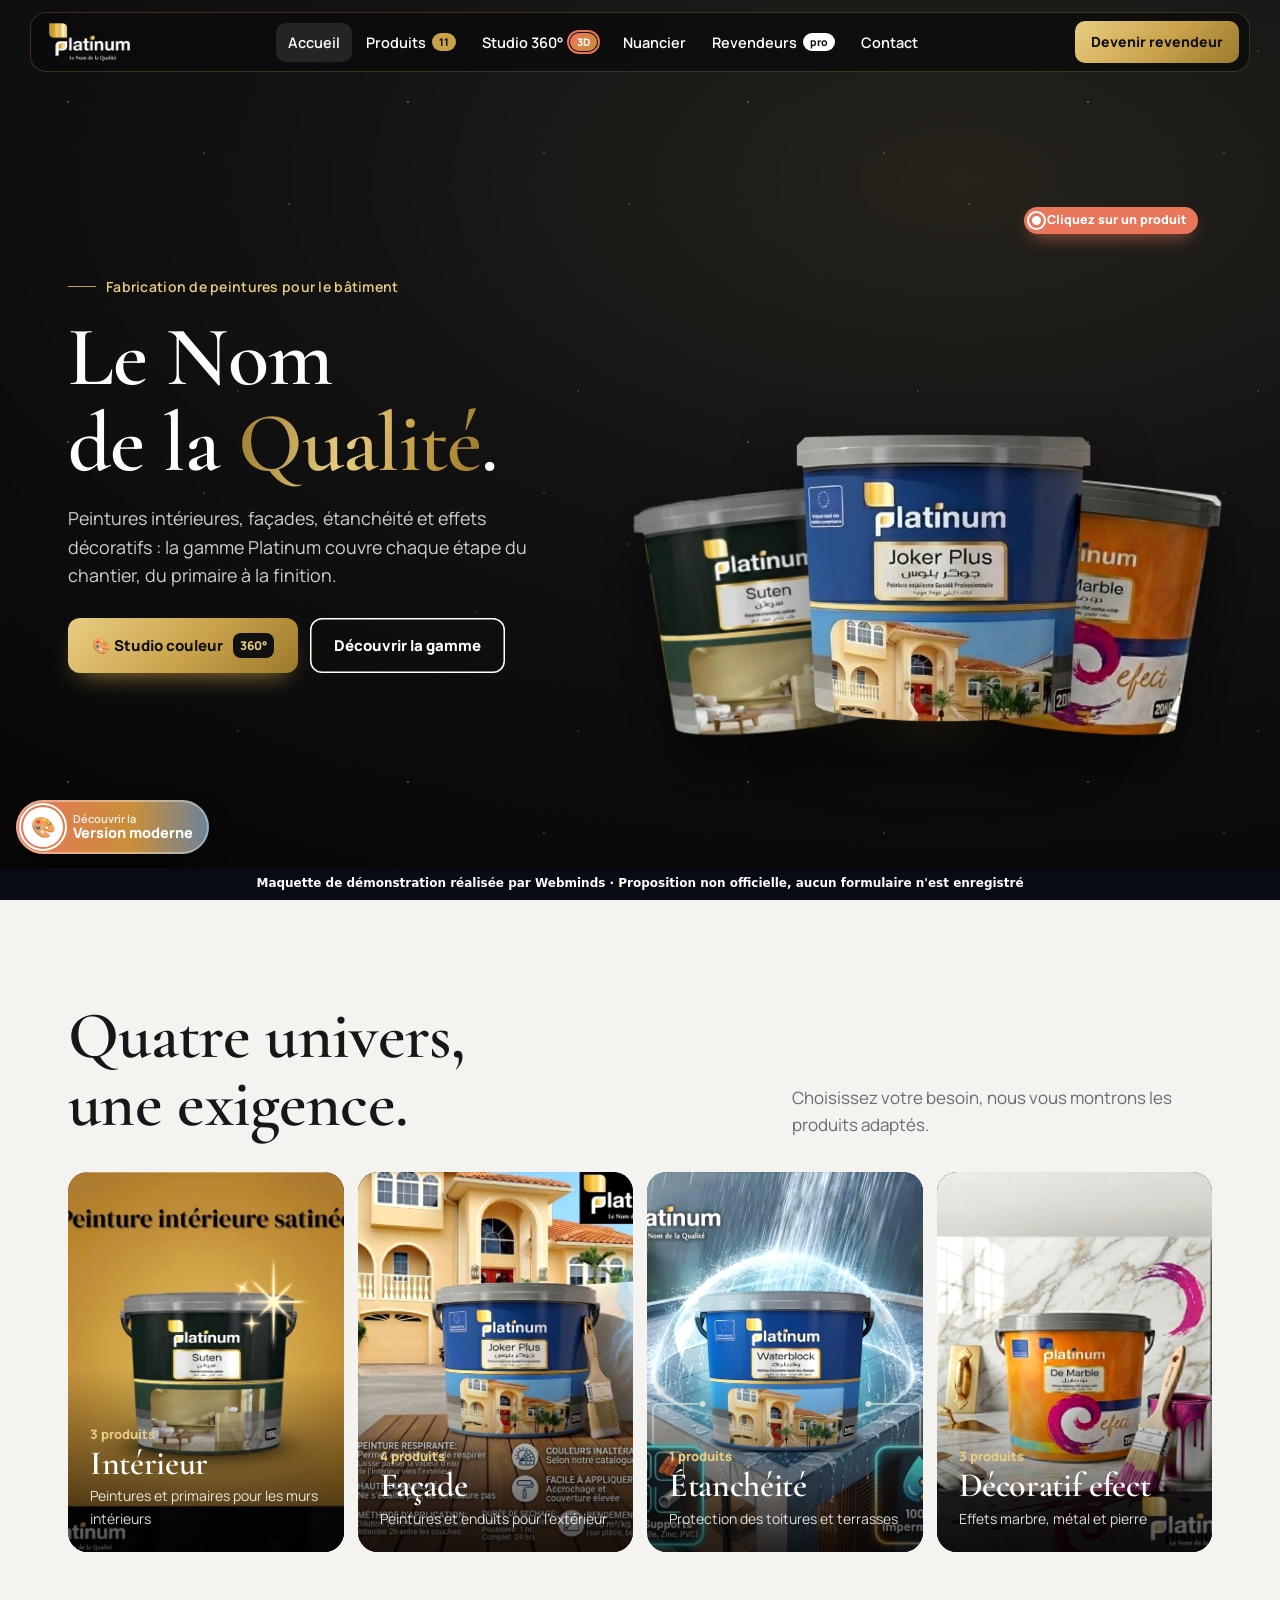
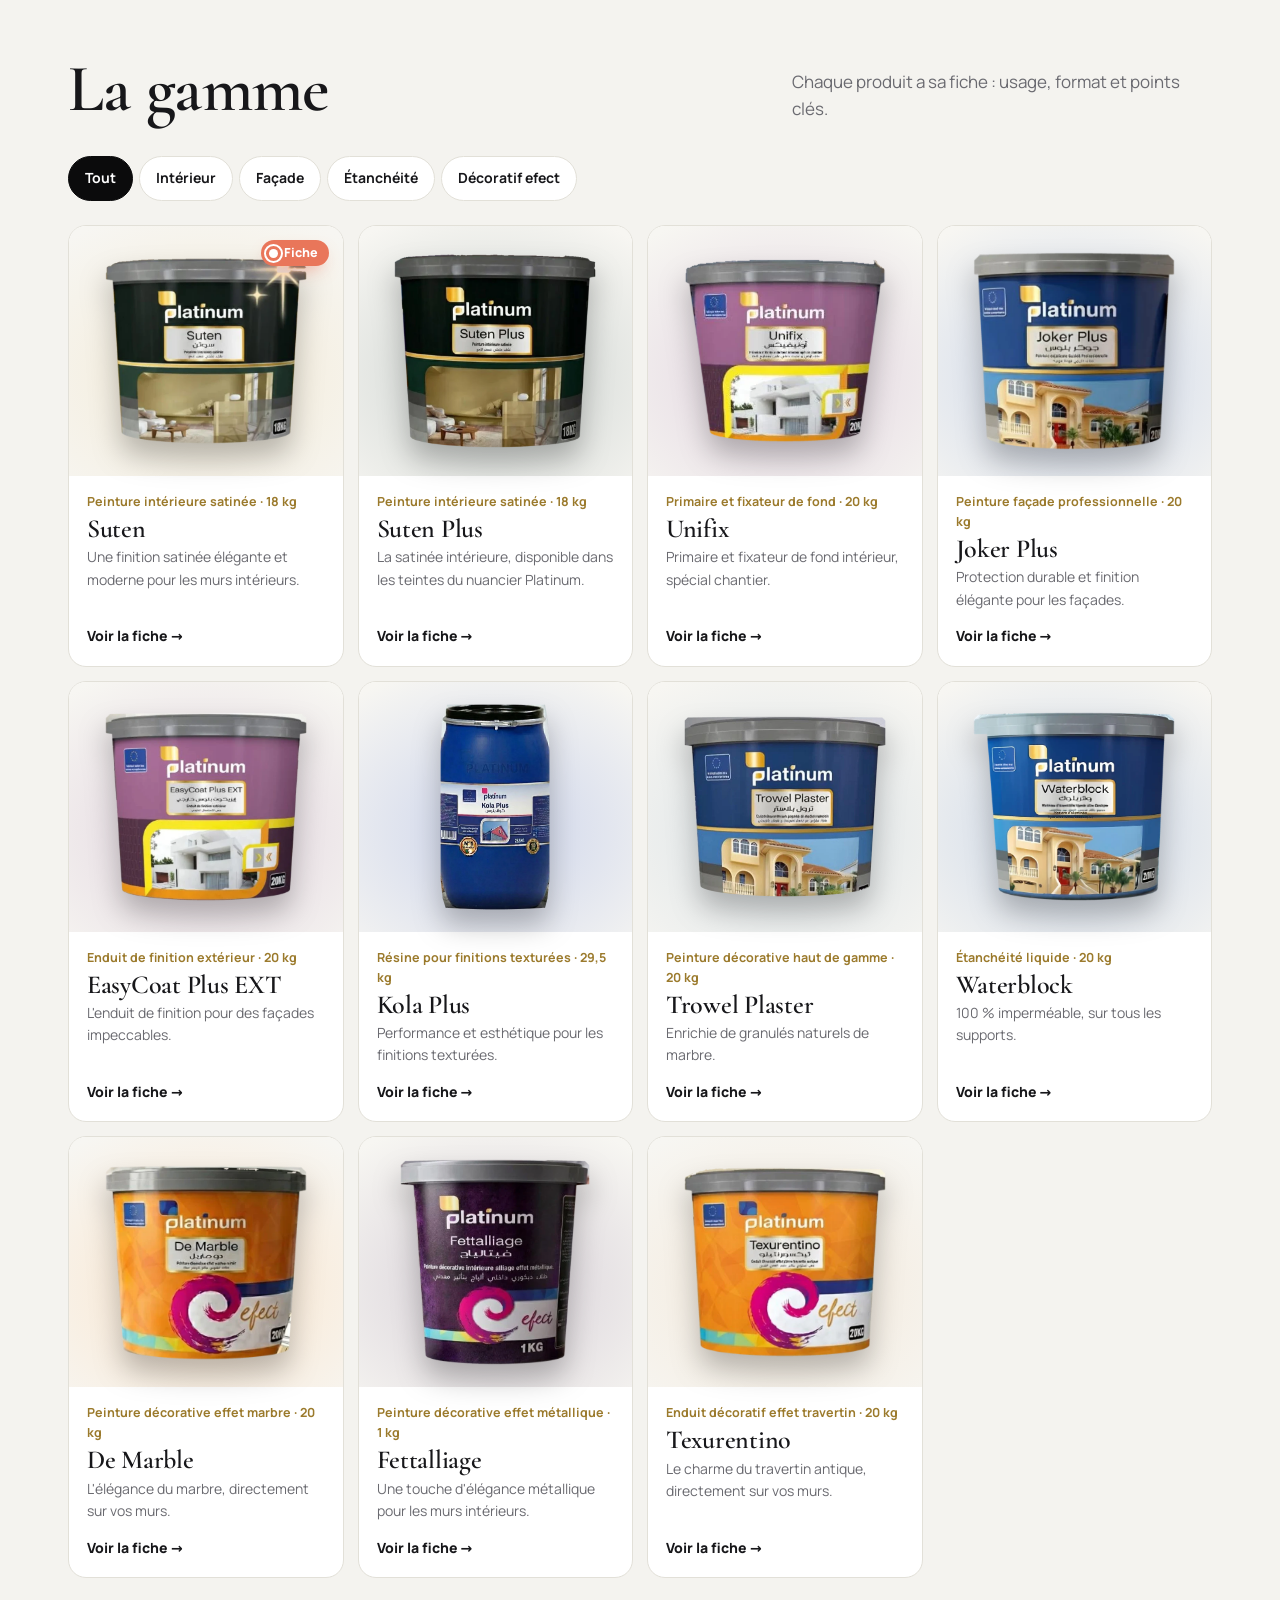
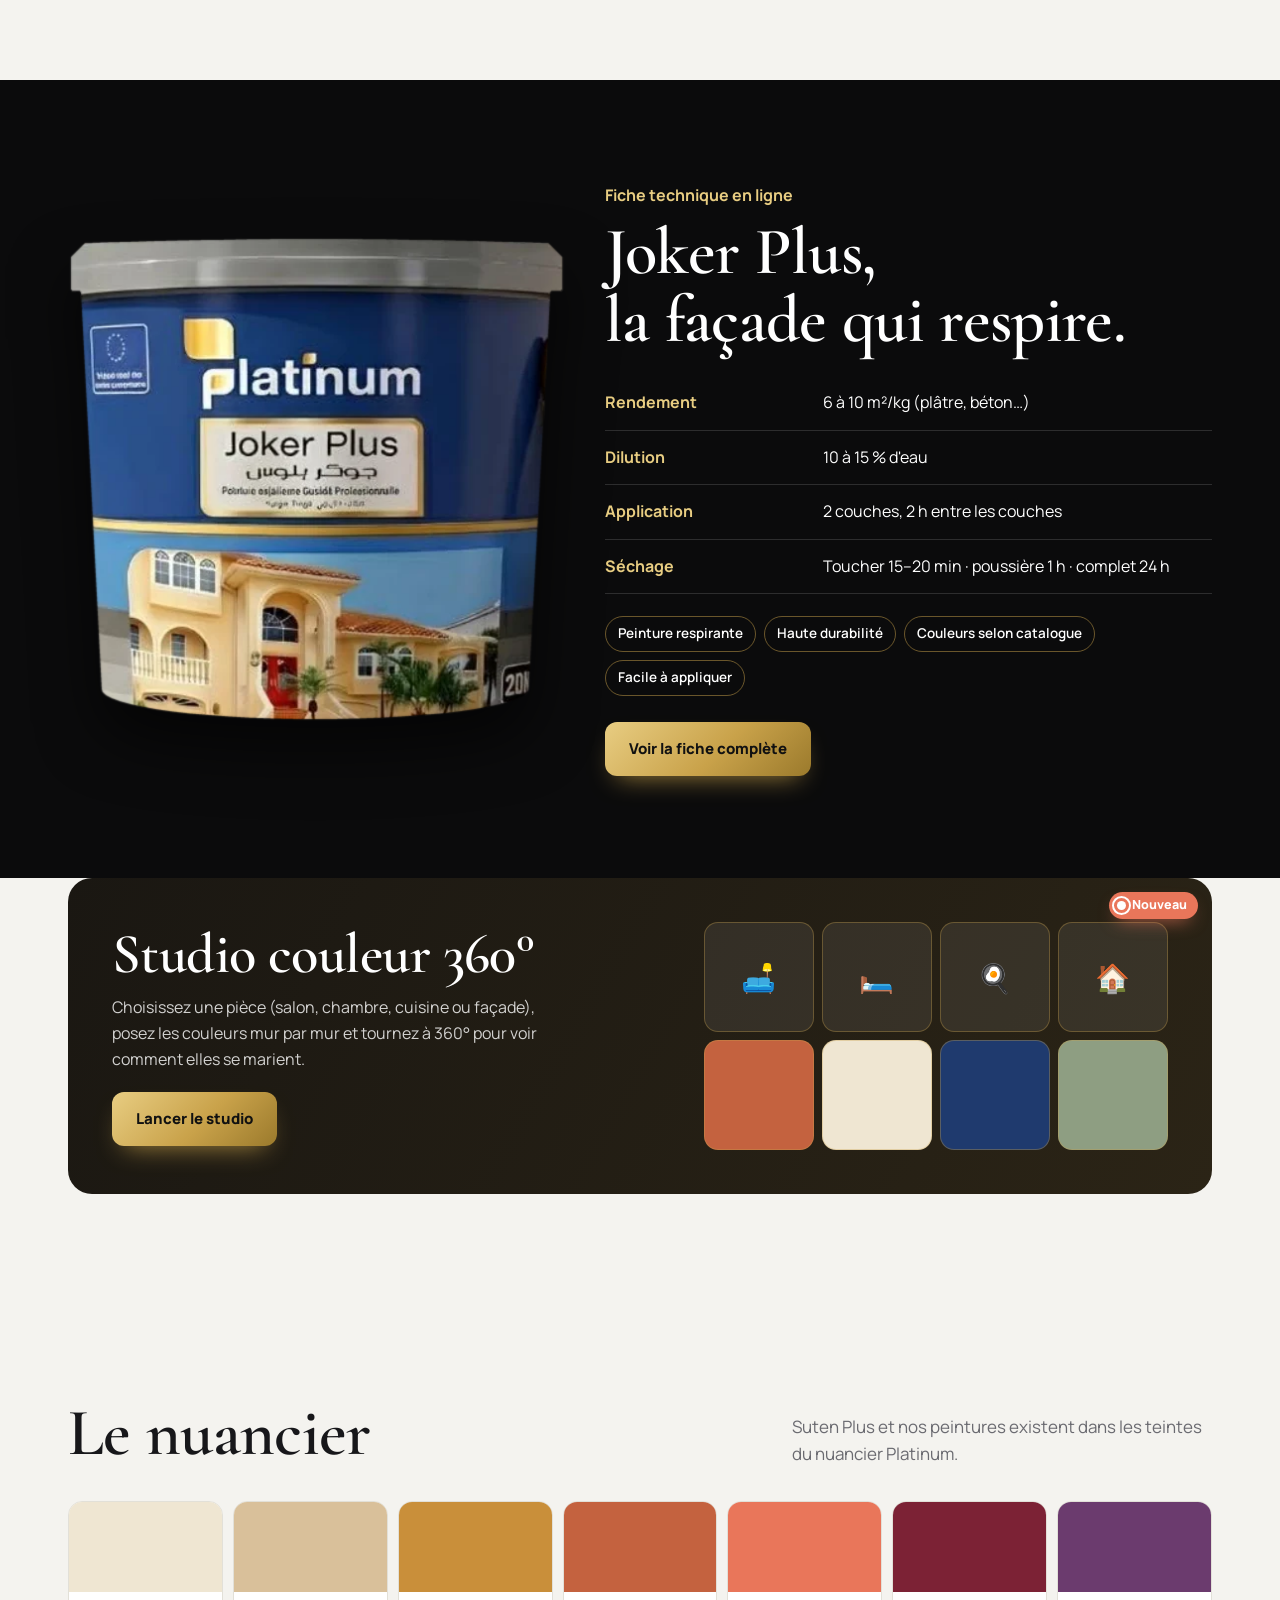
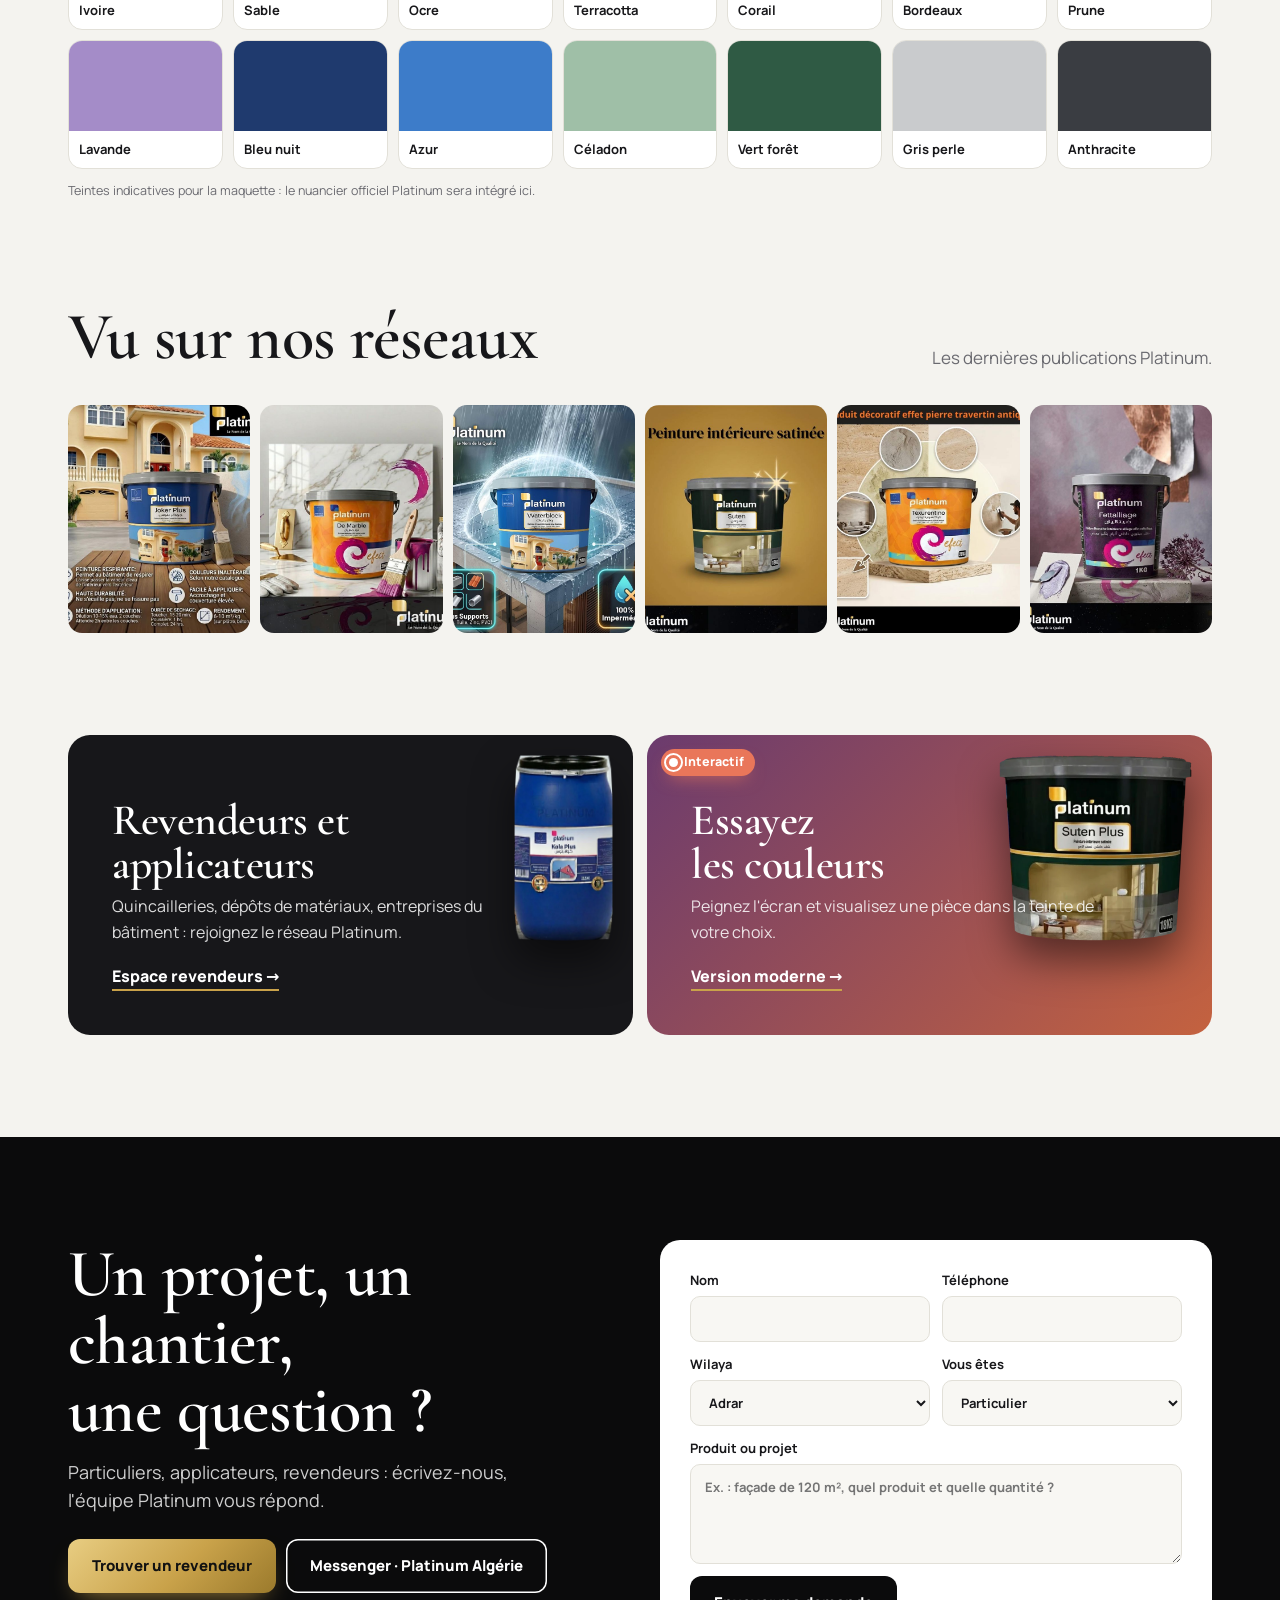
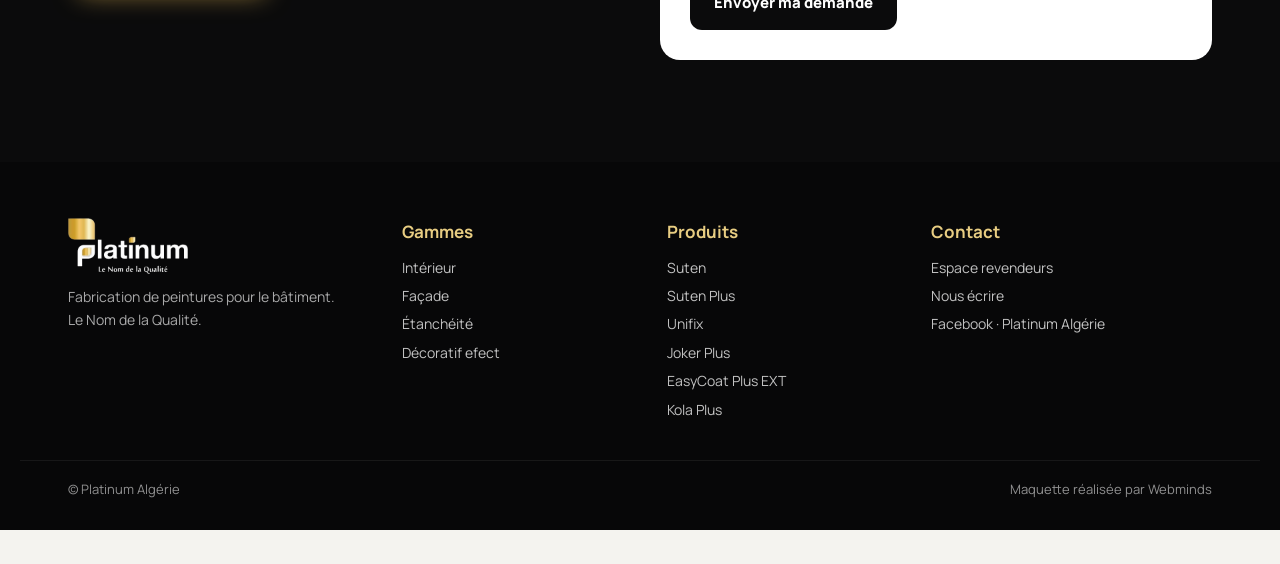
==== commit a541ebf0: "Studio couleur 360° : salon, chambre, cuisine, façade en 3D, couleurs mur par mur, ambiances, combin" ====
--- a/index.html
+++ b/index.html
@@ -13,7 +13,7 @@
   <span class="tag">Fabrication de peintures pour le bâtiment</span>
   <h1>Le Nom<br>de la <span class="gold">Qualité</span>.</h1>
   <p class="lead">Peintures intérieures, façades, étanchéité et effets décoratifs : la gamme Platinum couvre chaque étape du chantier, du primaire à la finition.</p>
-  <div class="acts"><a class="btn g" href="#gamme">Découvrir la gamme</a><a class="btn o" href="revendeurs.html">Espace revendeurs</a></div>
+  <div class="acts"><a class="btn g cta360" href="studio.html">🎨 Studio couleur <span class="b3">360°</span></a><a class="btn o" href="#gamme">Découvrir la gamme</a></div>
  </div>
  <div class="trio" id="trio"><span class="glow"></span><span class="tap tr"><i></i>Cliquez sur un produit</span></div>
 </div></section>
@@ -40,6 +40,10 @@
  </div>
 </div></section>
 
+<section style="padding-top:0"><div class="wrap"><div class="studio-band rv"><span class="tap tr"><i></i>Nouveau</span>
+ <div><h2>Studio couleur 360°</h2><p>Choisissez une pièce (salon, chambre, cuisine ou façade), posez les couleurs mur par mur et tournez à 360° pour voir comment elles se marient.</p><a class="btn g" href="studio.html">Lancer le studio</a></div>
+ <div class="cubes"><span>🛋️</span><span>🛏️</span><span>🍳</span><span>🏠</span><span style="background:#c4623f"></span><span style="background:#efe6d2"></span><span style="background:#1f3a6e"></span><span style="background:#8e9e82"></span></div>
+</div></div></section>
 <section id="nuancier"><div class="wrap">
  <div class="shead"><h2>Le nuancier</h2><p>Suten Plus et nos peintures existent dans les teintes du nuancier Platinum.</p></div>
  <div class="nuan" id="nuan"></div>
--- a/style.css
+++ b/style.css
@@ -78,11 +78,11 @@
 .trio:hover a:nth-of-type(1){transform:rotate(-9deg) translate(-10px,4%)}.trio:hover a:nth-of-type(3){transform:rotate(9deg) translate(10px,4%)}
 .trio .glow{position:absolute;left:10%;right:10%;bottom:0;height:30%;background:radial-gradient(closest-side,rgba(201,162,74,.45),transparent);filter:blur(10px)}
 .unis{display:grid;grid-template-columns:repeat(4,1fr);gap:14px}
-.uni{position:relative;border-radius:20px;overflow:hidden;min-height:330px;padding:22px;display:flex;flex-direction:column;justify-content:flex-end;color:#fff;background:#111;transition:transform .45s var(--ease)}
+.uni{position:relative;border-radius:20px;overflow:hidden;min-height:380px;padding:22px;display:flex;flex-direction:column;justify-content:flex-end;color:#fff;background:#111;transition:transform .45s var(--ease)}
 .uni:hover{transform:translateY(-6px)}
-.uni .bgi{position:absolute;inset:0;background-size:cover;background-position:center;opacity:.55;transition:opacity .4s,transform .8s var(--ease)}
-.uni:hover .bgi{opacity:.75;transform:scale(1.05)}
-.uni::after{content:"";position:absolute;inset:0;background:linear-gradient(180deg,transparent 30%,rgba(0,0,0,.85))}
+.uni .bgi{position:absolute;inset:0;background-size:cover;background-position:center;opacity:1;filter:brightness(1.08) saturate(1.1);transition:transform .8s var(--ease)}
+.uni:hover .bgi{transform:scale(1.05)}
+.uni::after{content:"";position:absolute;inset:0;background:linear-gradient(180deg,transparent 52%,rgba(0,0,0,.72) 100%)}
 .uni>*:not(.bgi){position:relative;z-index:2}
 .uni b{font:800 13px 'Manrope';color:var(--gold2)}.uni h3{font-size:34px;margin:4px 0}.uni p{font-size:14px;opacity:.85}
 .filters{display:flex;gap:6px;flex-wrap:wrap;margin-bottom:24px}
@@ -131,7 +131,11 @@
 
 /* MODERNE */
 .m-hero{--wall:#efe6d2;padding:0;min-height:100svh;background:var(--wall);transition:background-color .6s;overflow:hidden;display:flex;align-items:center}
-.m-hero canvas{position:absolute;inset:0;width:100%;height:100%;z-index:1;touch-action:none;cursor:crosshair}
+.m-hero canvas{position:absolute;inset:0;width:100%;height:100%;z-index:1;touch-action:pan-y;cursor:crosshair}
+.m-hero.painting canvas{touch-action:none}
+.pmode{display:none;margin-top:12px;border:0;border-radius:999px;padding:10px 16px;font-weight:800;background:#fff;box-shadow:0 6px 18px -8px rgba(0,0,0,.4);cursor:pointer}
+.m-hero.painting .pmode{background:#141414;color:#fff}
+@media (hover:none){.pmode{display:inline-flex}}
 .m-hero .in{position:relative;z-index:2;display:grid;grid-template-columns:1fr .9fr;gap:24px;align-items:center;width:100%;padding-block:120px 60px;pointer-events:none}
 .m-hero .in a,.m-hero .in button{pointer-events:auto}
 .m-hero h1{font-size:clamp(52px,8vw,124px);color:var(--ink2,#141414);mix-blend-mode:normal}
@@ -200,5 +204,54 @@
  .unis,.grid,.rel,.perks{grid-template-columns:1fr 1fr}.efx{grid-template-columns:1fr}
  .nuan{grid-template-columns:repeat(4,1fr)}.gal{grid-template-columns:repeat(3,1fr)}.fg{grid-template-columns:1fr 1fr}
 }
-@media (max-width:620px){.grid,.rel{grid-template-columns:1fr 1fr}.pc .vis{height:180px}.pc h3{font-size:21px}.unis,.duo,.perks{grid-template-columns:1fr}.f{grid-template-columns:1fr}.fg{grid-template-columns:1fr}.vswitch{font-size:13px}.vswitch .vs-i{width:34px;height:34px;font-size:17px}}
+@media (max-width:620px){.grid,.rel{grid-template-columns:1fr}.pc .vis{height:280px}.pc h3{font-size:28px}.uni{min-height:300px}.unis,.duo,.perks{grid-template-columns:1fr}.f{grid-template-columns:1fr}.fg{grid-template-columns:1fr}.vswitch{font-size:13px}.vswitch .vs-i{width:34px;height:34px;font-size:17px}}
 @media (prefers-reduced-motion:reduce){*,*::before,*::after{animation:none!important;transition:none!important}.rv{opacity:1;transform:none}}
+
+.rphoto{position:relative;border-radius:24px;overflow:hidden;box-shadow:0 30px 60px -30px rgba(0,0,0,.4)}.rphoto img{width:100%;height:auto}
+.rphoto .tint{position:absolute;inset:0;mix-blend-mode:multiply;-webkit-mask-image:url(img/salon-mask.png);mask-image:url(img/salon-mask.png);-webkit-mask-size:100% 100%;mask-size:100% 100%;transition:background-color .6s;opacity:.92}
+/* STUDIO 360 */
+.studio-page{padding-bottom:0}
+.studio{display:grid;grid-template-columns:1fr 400px;height:100svh;padding-top:0}
+.st-stage{position:relative;min-height:0;background:#20242a}
+.st-stage canvas{width:100%!important;height:100%!important;display:block;touch-action:none}
+.st-top{position:absolute;top:84px;left:16px;right:16px;z-index:2;display:flex;align-items:center;gap:10px;flex-wrap:wrap}
+.st-badge{background:linear-gradient(135deg,var(--gold2),var(--gold) 55%,var(--gold3));color:#111;font:800 15px 'Manrope';padding:8px 12px;border-radius:12px}
+.st-rooms{display:flex;gap:6px;flex-wrap:wrap}
+.st-rooms button{display:flex;align-items:center;gap:6px;border:0;border-radius:999px;padding:9px 14px;font:700 14px 'Manrope';background:rgba(255,255,255,.88);cursor:pointer;backdrop-filter:blur(6px)}
+.st-rooms button.on{background:#111;color:#fff}
+.st-hint{position:absolute;left:50%;bottom:58px;transform:translateX(-50%);z-index:2;background:rgba(0,0,0,.6);color:#fff;font:600 13px 'Manrope';padding:8px 14px;border-radius:999px;white-space:nowrap;transition:opacity .5s;pointer-events:none}
+.st-hint.gone{opacity:0}
+.st-tools{position:absolute;right:16px;bottom:52px;z-index:2;display:flex;gap:8px}
+.st-tools button{width:46px;height:46px;border-radius:14px;border:0;background:rgba(255,255,255,.9);font-size:20px;cursor:pointer}
+.st-panel{background:#fbfaf6;overflow-y:auto;padding:96px 22px 60px;border-left:1px solid var(--line)}
+.st-panel h1{font-size:40px;line-height:1}.st-panel h1 span{color:var(--gold3)}
+.st-lead{color:var(--mut);margin:10px 0 18px;font-size:15px}
+.st-block{background:#fff;border:1px solid var(--line);border-radius:16px;padding:14px;margin-bottom:12px}
+.st-block h3{font:800 14px 'Manrope';margin-bottom:10px}.st-block h3 b{color:var(--gold3)}
+.st-surfs{display:flex;flex-wrap:wrap;gap:6px}
+.st-surfs button{display:flex;align-items:center;gap:7px;border:1.5px solid var(--line);background:#fff;border-radius:10px;padding:7px 10px;font:700 13px 'Manrope';cursor:pointer}
+.st-surfs button i{width:16px;height:16px;border-radius:5px;border:1px solid rgba(0,0,0,.15)}
+.st-surfs button.on{border-color:#111;box-shadow:0 0 0 2px #111}
+.st-all{display:flex;gap:8px;align-items:center;font-size:13px;margin-top:10px;font-weight:600}
+.st-pal .pg{margin-bottom:8px}.st-pal small{font:700 11.5px 'Manrope';color:var(--mut)}
+.st-pal .pg div{display:grid;grid-template-columns:repeat(8,1fr);gap:6px;margin-top:4px}
+.c3{aspect-ratio:1;border-radius:10px;border:2px solid #fff;box-shadow:0 2px 6px -2px rgba(0,0,0,.4);cursor:pointer;transition:transform .2s}
+.c3:hover{transform:scale(1.12)}
+.st-presets{display:grid;grid-template-columns:1fr 1fr;gap:6px}
+.st-presets button{display:flex;flex-direction:column;align-items:flex-start;gap:6px;border:1.5px solid var(--line);background:#fff;border-radius:12px;padding:8px;font:700 13px 'Manrope';cursor:pointer}
+.st-presets button:hover{border-color:#111}
+.st-presets span{display:flex;width:100%;height:16px;border-radius:6px;overflow:hidden}.st-presets i{flex:1}
+.st-sum{list-style:none;display:grid;gap:8px}
+.st-sum li{display:flex;gap:10px;align-items:flex-start;font-size:13.5px}.st-sum i{flex:none;width:26px;height:26px;border-radius:8px;border:1px solid rgba(0,0,0,.12)}
+.st-sum small{display:block;color:var(--mut);font-size:12px}
+.btn.o.dk{color:#111}
+.nav360{position:relative}
+.pst.d3{background:linear-gradient(135deg,#e9765a,#c98f3a);color:#fff}
+.pst.d3::after{content:"";position:absolute;inset:-3px;border-radius:999px;border:2px solid #e9765a;animation:ping 1.6s ease-out infinite}
+.cta360{position:relative;display:inline-flex;align-items:center;gap:10px}
+.cta360 .b3{background:#111;color:var(--gold2);border-radius:8px;padding:3px 7px;font-size:12px}
+.studio-band{background:linear-gradient(120deg,#1a1712,#2b2416);color:#fff;border-radius:24px;padding:clamp(24px,4vw,44px);display:grid;grid-template-columns:1.1fr .9fr;gap:24px;align-items:center;position:relative;overflow:hidden}
+.studio-band h2{font-size:clamp(34px,4.4vw,58px)}.studio-band p{opacity:.8;margin:12px 0 20px;max-width:440px}
+.studio-band .cubes{display:grid;grid-template-columns:repeat(4,1fr);gap:8px}
+.studio-band .cubes span{aspect-ratio:1;border-radius:14px;display:grid;place-items:center;font-size:28px;background:rgba(255,255,255,.08);border:1px solid rgba(201,162,74,.35)}
+@media (max-width:900px){.studio{grid-template-columns:1fr;height:auto}.st-stage{height:54svh;position:sticky;top:0;z-index:5}.st-hint{white-space:normal;width:78%;left:12px;transform:none;text-align:left;font-size:12px;bottom:12px}.st-rooms button{padding:7px 11px;font-size:13px}.st-panel{padding:20px 16px 90px;border:0}.st-top{top:76px}.st-hint{bottom:14px}.st-tools{bottom:12px}.studio-band{grid-template-columns:1fr}}
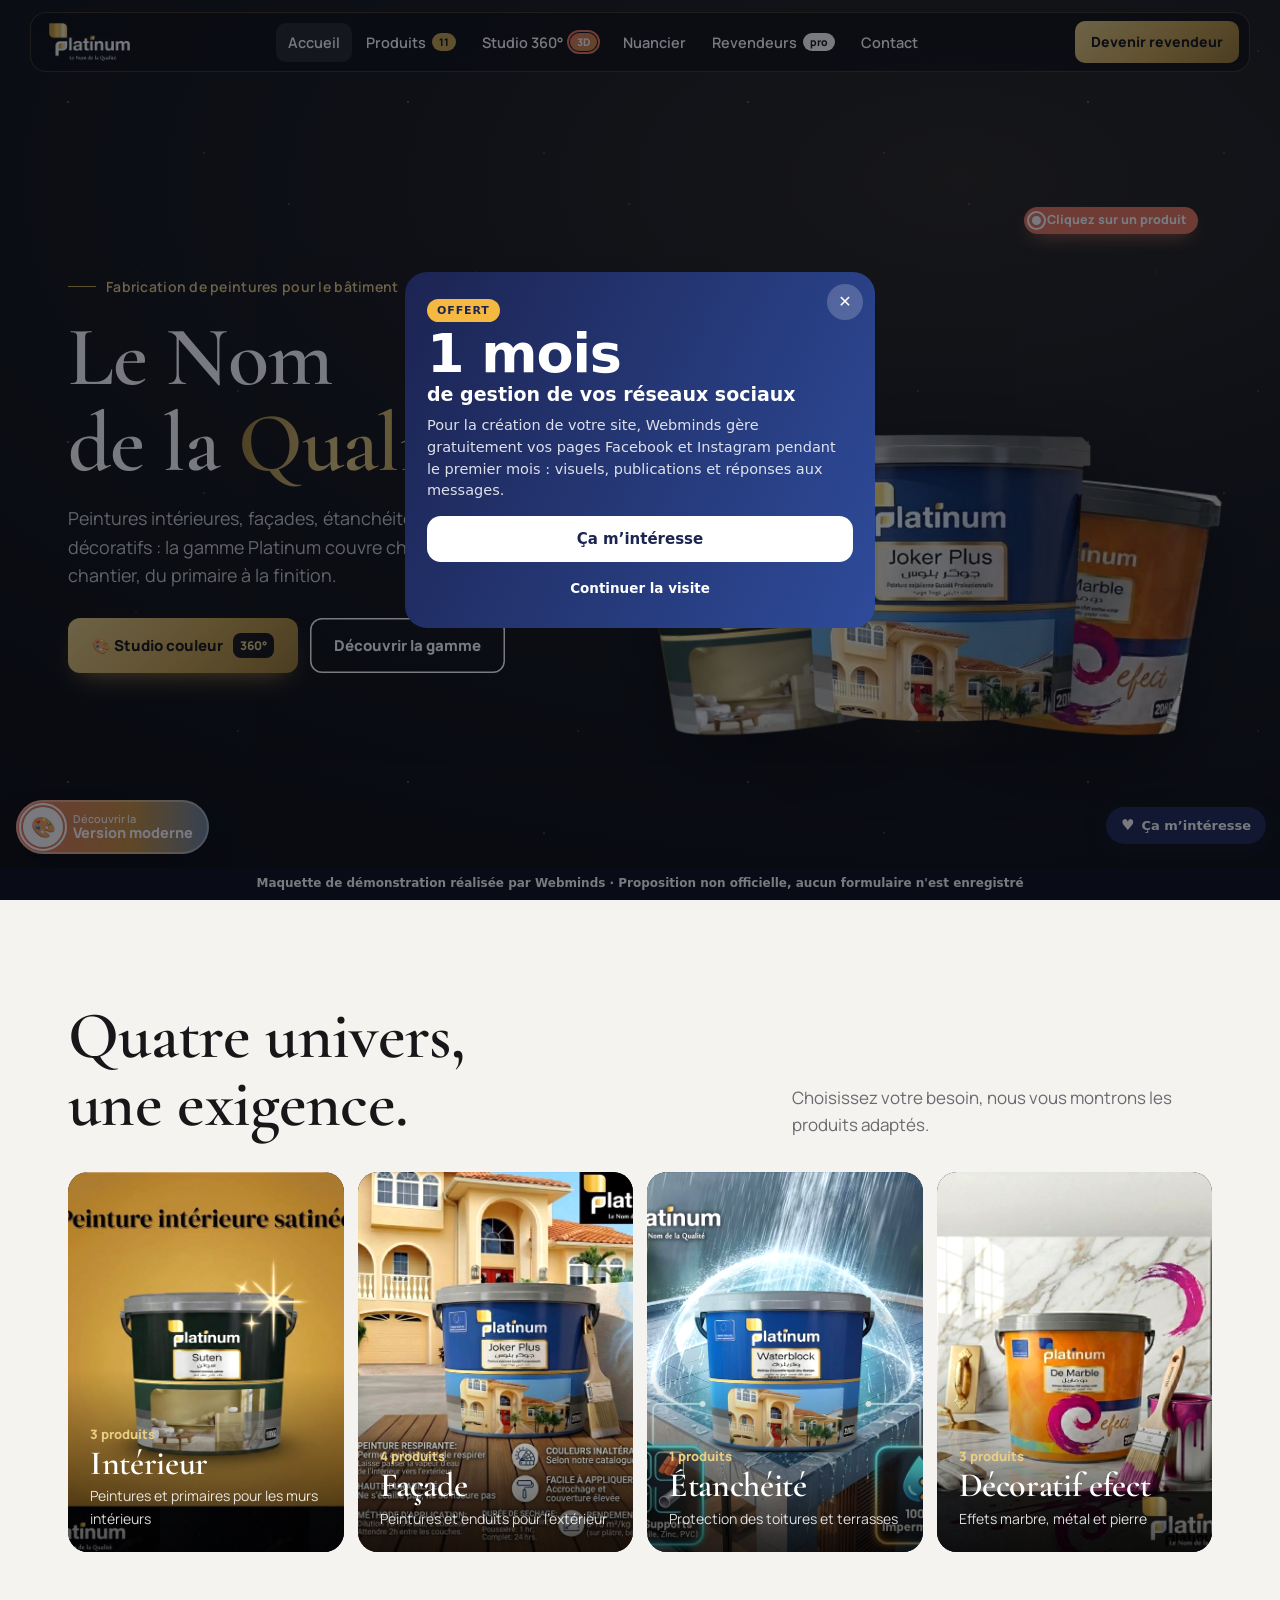
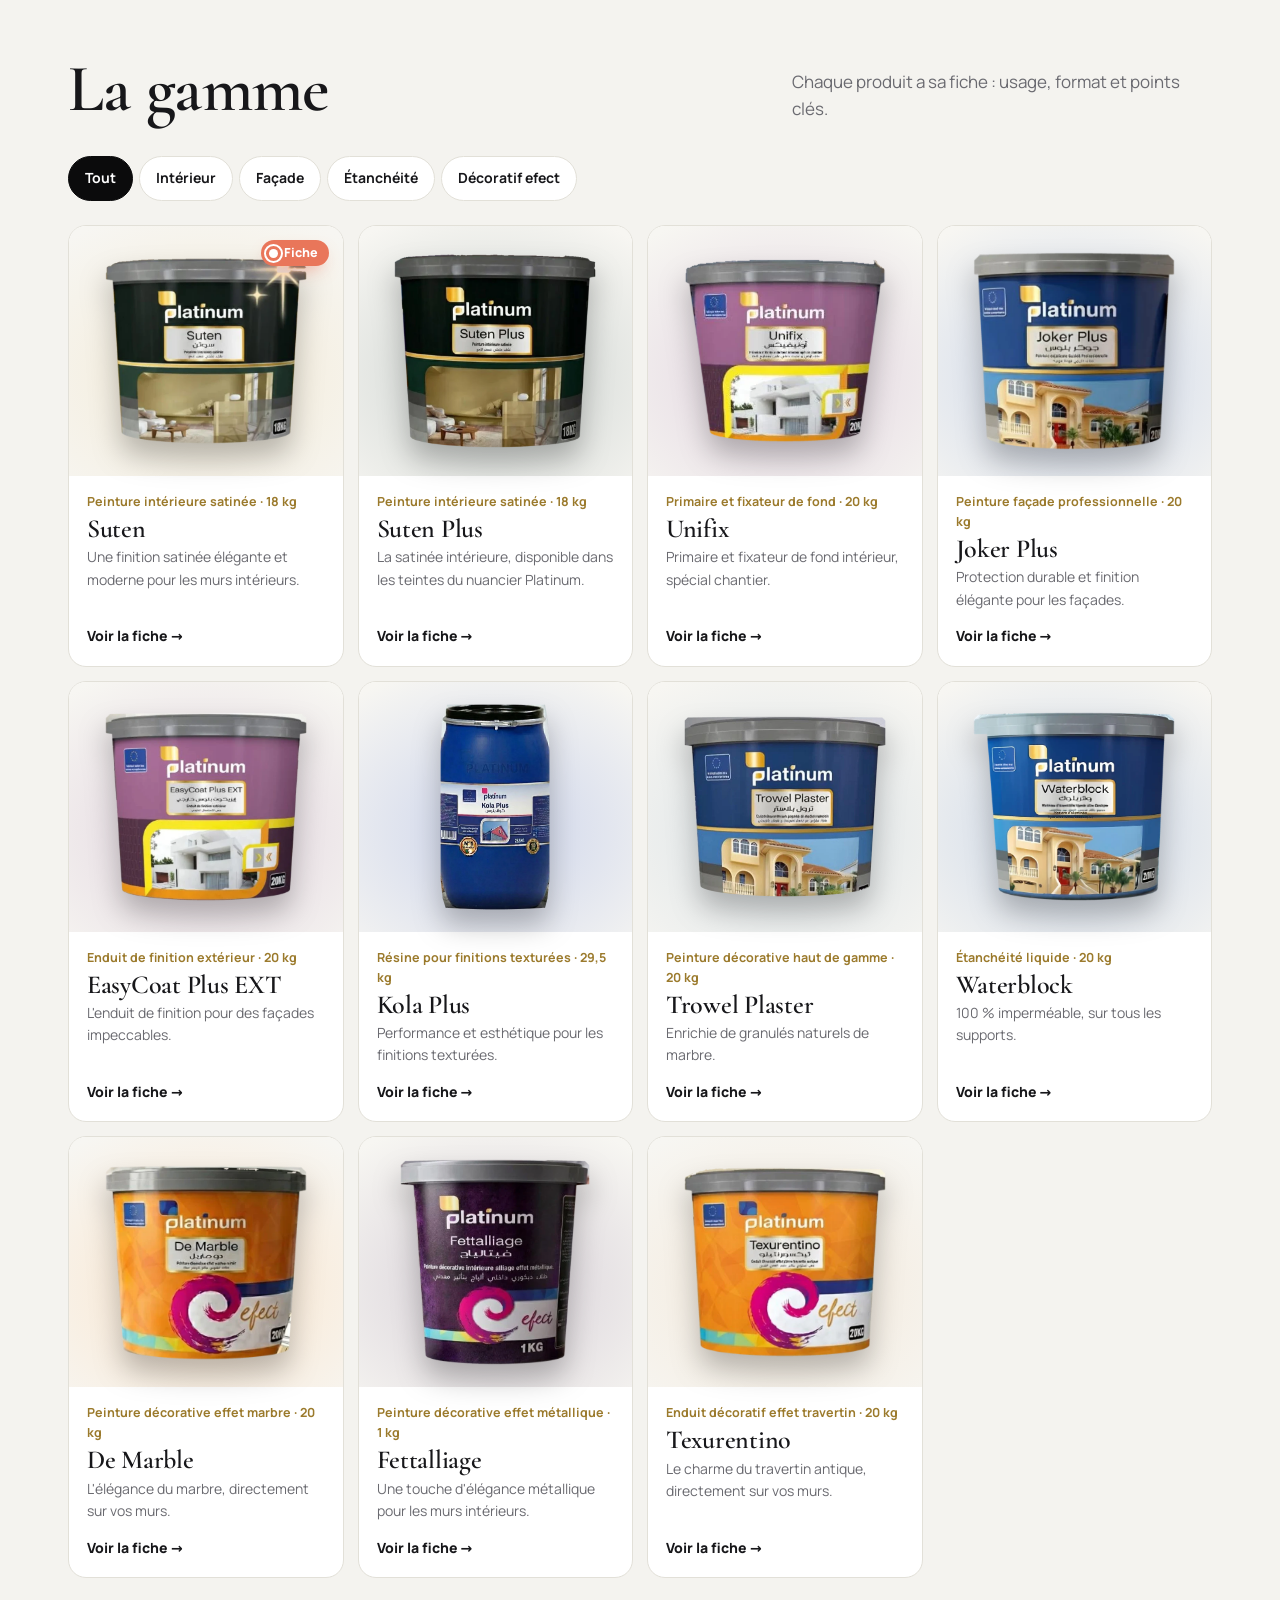
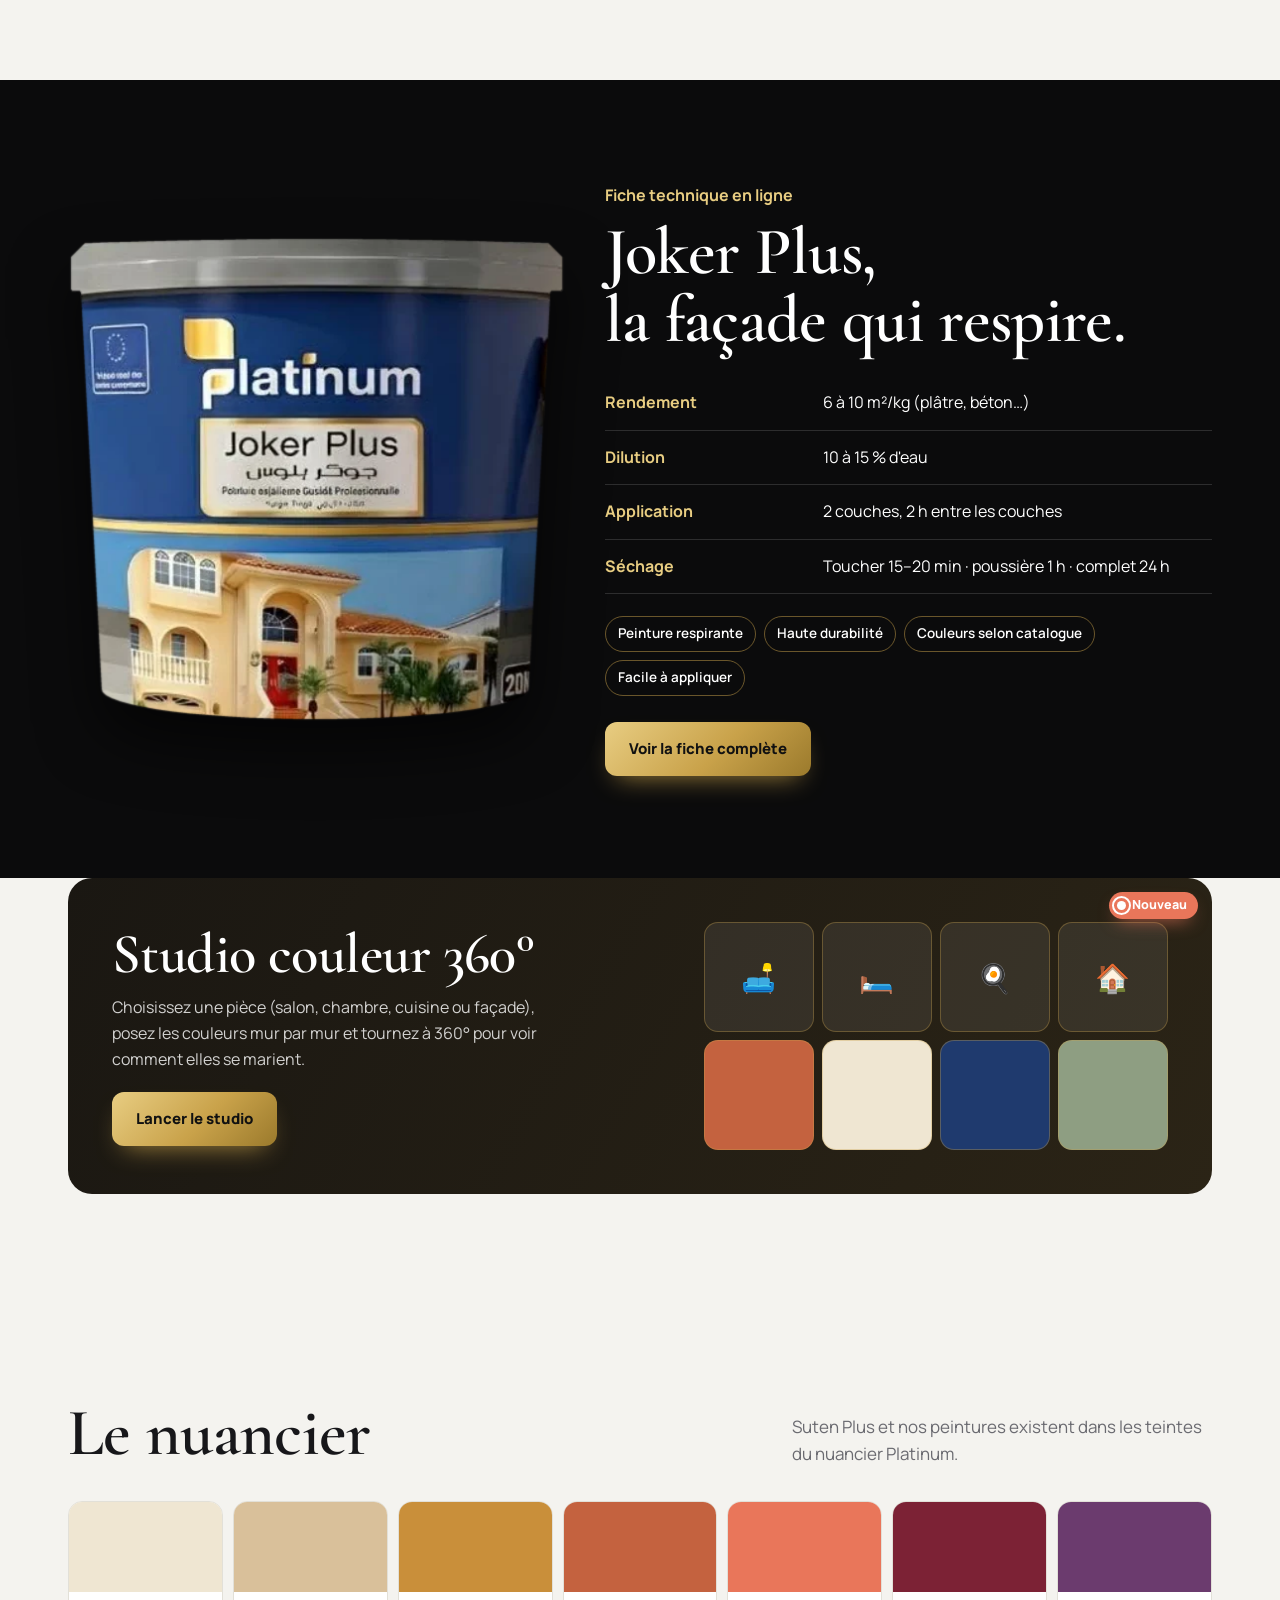
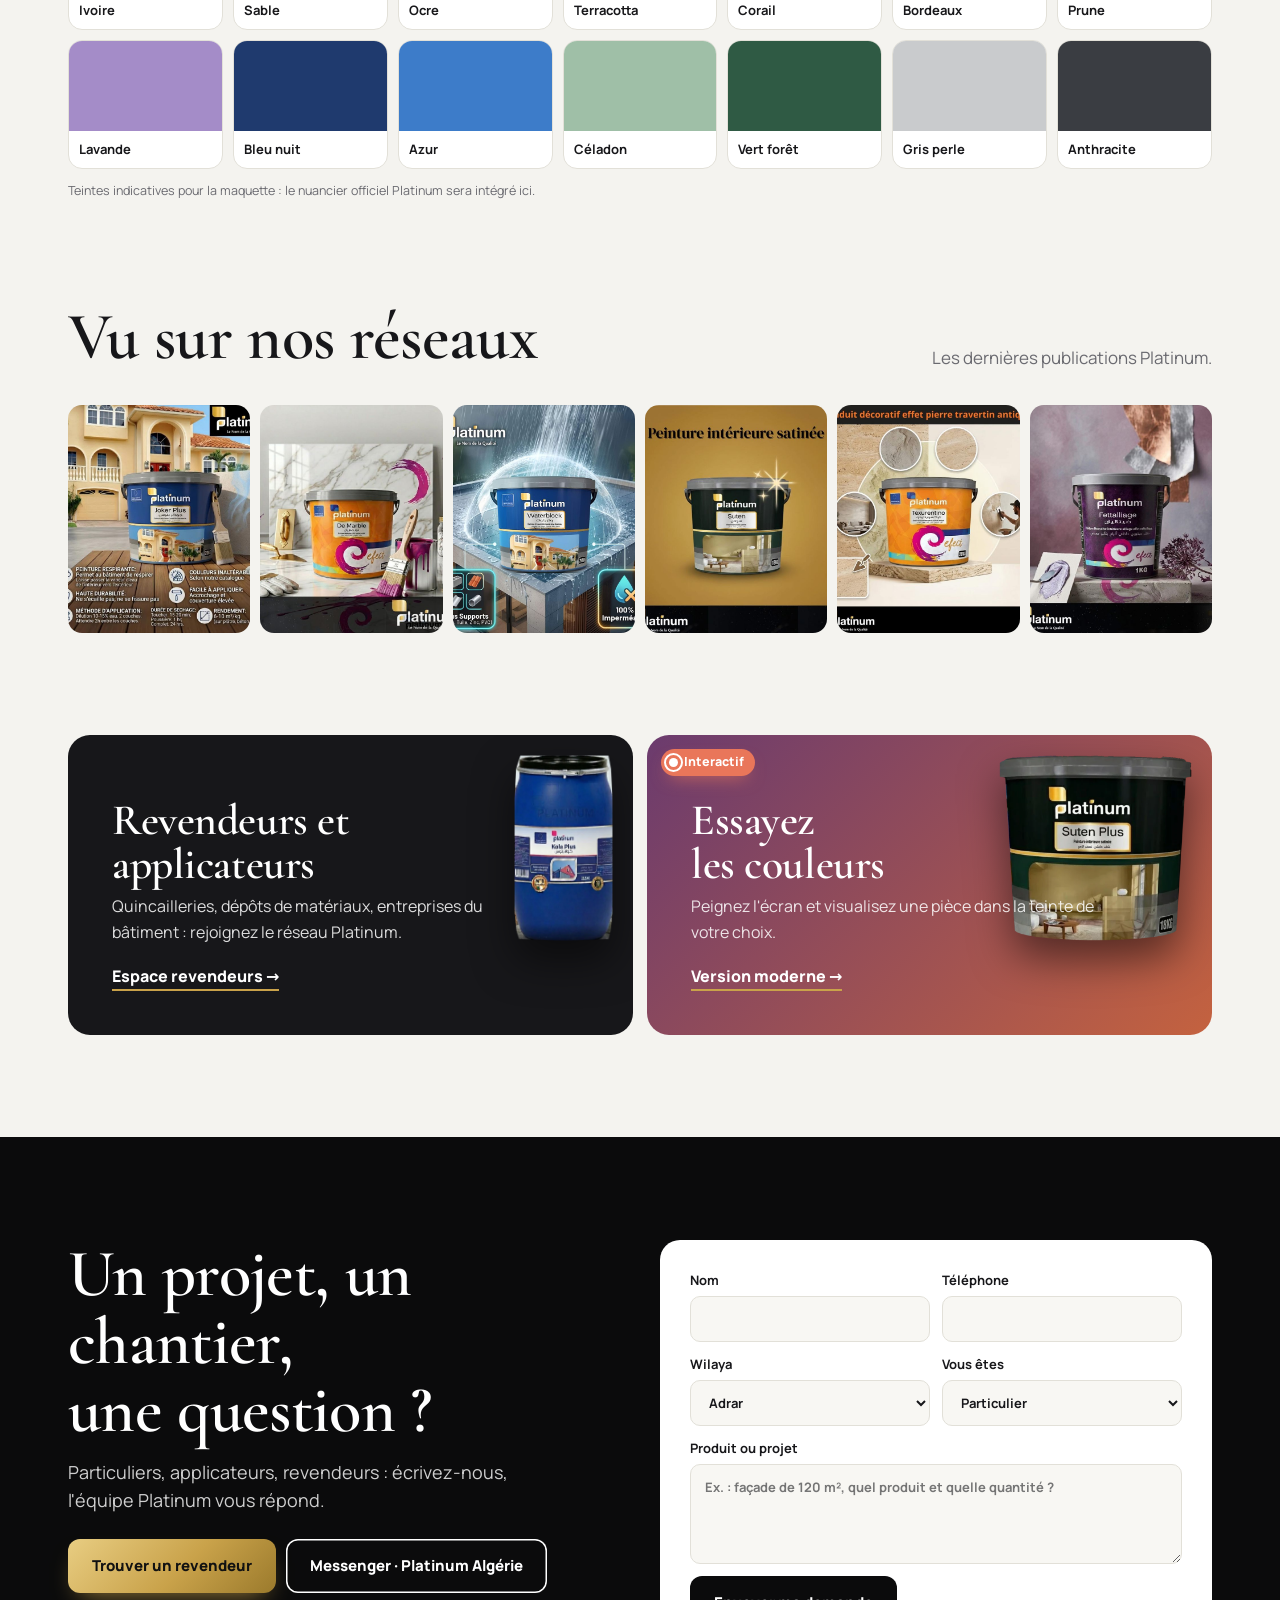
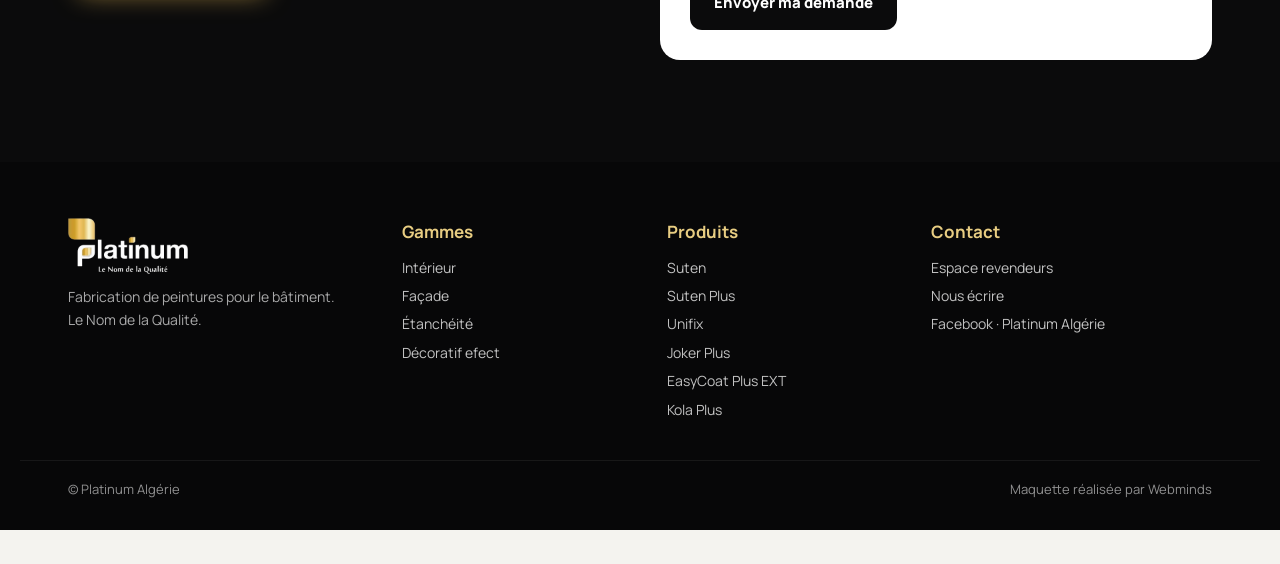
==== commit 7dabb7c2: "Pop-up « 1 mois de réseaux sociaux offert » et bouton « Ça m'intéresse » (envoi WhatsApp)" ====
--- a/index.html
+++ b/index.html
@@ -85,5 +85,41 @@
 document.getElementById('gal').innerHTML=['joker','demarble','waterblock','suten','texurentino','fettalliage'].map(k=>'<a href="produit.html?p='+k+'"><img src="'+P[k].camp+'" alt="Publication Platinum '+P[k].name+'" loading="lazy"></a>').join('');
 document.getElementById('fbl').href=FB;document.getElementById('cw').innerHTML=WILAYAS.map(w=>'<option>'+w+'</option>').join('');document.getElementById('cform').onsubmit=e=>{e.preventDefault();okForm(e.target,'Demande envoyée !')};
 reveal();
-</script>
-</body></html>
+</script><script data-wml>(function(){if(window.__wmL)return;window.__wmL=1;
+var C={"p": "Platinum Algérie", "mail": null, "wa": "213797372452", "v": [["/", "Version corporate", "Claire et rassurante"], ["/moderne.html", "Version moderne", "Immersive et animée"]]};
+function ready(f){document.readyState==='loading'?document.addEventListener('DOMContentLoaded',f):f()}
+ready(function(){
+var css='.wmL-b{position:fixed;right:14px;bottom:calc(56px + env(safe-area-inset-bottom));z-index:2147483000;border:0;border-radius:999px;background:#1C2452;color:#fff;font:700 13px/1 system-ui,-apple-system,Segoe UI,Roboto,sans-serif;padding:11px 15px;box-shadow:0 6px 22px rgba(20,30,60,.35);cursor:pointer;display:flex;align-items:center;gap:7px}'
++'@media(max-width:520px){.wmL-b{bottom:calc(112px + env(safe-area-inset-bottom));font-size:12.5px;padding:10px 13px}}'
++'.wmL-m{position:fixed;inset:0;z-index:2147483001;background:rgba(10,14,25,.55);display:none;align-items:flex-end;justify-content:center;font-family:system-ui,-apple-system,Segoe UI,Roboto,sans-serif}.wmL-m.on{display:flex}@media(min-width:700px){.wmL-m{align-items:center;padding:20px}}'
++'.wmL-x{box-sizing:border-box;position:relative;background:#fff;color:#1C2452;width:100%;max-width:470px;max-height:92vh;overflow:auto;border-radius:22px 22px 0 0;padding:24px 22px calc(22px + env(safe-area-inset-bottom));text-align:left}@media(min-width:700px){.wmL-x{border-radius:22px}}'
++'.wmL-x *{box-sizing:border-box}.wmL-c{position:absolute;top:12px;right:12px;width:36px;height:36px;border:0;border-radius:50%;background:#F0F2F1;font-size:16px;cursor:pointer;color:#1C2452}'
++'.wmL-x h3{font:800 26px/1.1 system-ui,-apple-system,sans-serif;margin:4px 40px 10px 0;color:inherit}.wmL-x p{margin:0 0 14px;line-height:1.5;font-size:14.5px;opacity:.85}'
++'.wmL-o{background:linear-gradient(115deg,#1C2452,#2E4B9A);color:#fff}.wmL-o .wmL-c{background:rgba(255,255,255,.2);color:#fff}.wmL-big{font:900 54px/.95 system-ui,-apple-system,sans-serif;letter-spacing:-.02em;margin:6px 0 2px}.wmL-big small{display:block;font-size:19px;font-weight:700;letter-spacing:0;margin-top:6px}'
++'.wmL-tag{display:inline-block;background:#F5B841;color:#1C2452;font:800 11px system-ui,sans-serif;letter-spacing:.08em;border-radius:999px;padding:5px 10px}'
++'.wmL-btn{display:flex;align-items:center;justify-content:center;width:100%;border:0;border-radius:14px;padding:14px;font:800 15px system-ui,-apple-system,sans-serif;cursor:pointer;margin-top:8px}.wmL-w{background:#fff;color:#1C2452}.wmL-g{background:#1FAF55;color:#fff}.wmL-n{background:#1C2452;color:#fff}.wmL-l{background:transparent;color:inherit;font-weight:600;font-size:13.5px;padding:10px}'
++'.wmL-s{font:700 11.5px system-ui,sans-serif;text-transform:uppercase;letter-spacing:.06em;opacity:.6;margin:12px 0 8px}.wmL-ch{display:grid;gap:8px}.wmL-ch label{display:flex;align-items:center;gap:10px;border:1.5px solid #E2E6E3;border-radius:12px;padding:11px 12px;cursor:pointer;font-size:14px;font-weight:600}.wmL-ch label small{display:block;font-weight:500;opacity:.65;font-size:12px}.wmL-ch input{width:18px;height:18px;flex:none;accent-color:#1FAF55}'
++'.wmL-f{display:grid;gap:8px;margin:12px 0 6px}.wmL-f input{border:1.5px solid #E2E6E3;border-radius:12px;padding:12px;font:500 16px system-ui,sans-serif;color:#1C2452;background:#fff;-webkit-user-select:text!important;user-select:text!important;width:100%}'
++'.wmL-ok{text-align:center}.wmL-ok i{display:grid;place-items:center;width:64px;height:64px;margin:6px auto 12px;border-radius:50%;background:#E8F7EE;color:#1FAF55;font-style:normal;font-size:30px}';
+var st=document.createElement('style');st.textContent=css;document.head.appendChild(st);
+function ss(k,v){try{if(v===undefined)return sessionStorage.getItem(k);sessionStorage.setItem(k,v)}catch(e){}}
+var p=location.pathname,cur=0;C.v.forEach(function(v,i){if(v[0]!=='/'&&p.indexOf(v[0])===0)cur=i});
+var off=document.createElement('div');off.className='wmL-m';off.innerHTML='<div class="wmL-x wmL-o" role="dialog" aria-modal="true"><button class="wmL-c" type="button" aria-label="Fermer">✕</button><span class="wmL-tag">OFFERT</span><div class="wmL-big">1 mois<small>de gestion de vos réseaux sociaux</small></div><p style="margin-top:12px">Pour la création de votre site, Webminds gère gratuitement vos pages Facebook et Instagram pendant le premier mois : visuels, publications et réponses aux messages.</p><button class="wmL-btn wmL-w" type="button" data-i>Ça m’intéresse</button><button class="wmL-btn wmL-l" type="button" data-c>Continuer la visite</button></div>';
+var ch='';C.v.forEach(function(v,i){ch+='<label><input type="radio" name="wmLv" value="'+v[1]+'"'+(i===cur?' checked':'')+'><span>'+v[1]+(v[2]?'<small>'+v[2]+'</small>':'')+'</span></label>'});
+var it=document.createElement('div');it.className='wmL-m';it.innerHTML='<div class="wmL-x" role="dialog" aria-modal="true"><button class="wmL-c" type="button" aria-label="Fermer">✕</button><div data-s1><h3>Cette maquette vous plaît ?</h3><p>Choisissez la version qui vous intéresse : Webminds vous recontacte pour vous la présenter.</p>'+(C.v.length>1?'<div class="wmL-s">La version préférée</div><div class="wmL-ch">'+ch+'</div>':'')+'<div class="wmL-s">En plus</div><div class="wmL-ch"><label><input type="checkbox" value="Gestion des réseaux sociaux (1 mois offert)"><span>Réseaux sociaux<small>1 mois de gestion offert avec le site</small></span></label></div><div class="wmL-f"><input name="n" placeholder="Votre nom" autocomplete="name"><input name="t" type="tel" inputmode="tel" placeholder="Votre téléphone (facultatif)" autocomplete="tel"></div><button class="wmL-btn wmL-g" type="button" data-w>Envoyer sur WhatsApp</button>'+(C.mail?'<button class="wmL-btn wmL-l" type="button" data-e>Envoyer par e-mail</button>':'')+'</div><div class="wmL-ok" data-s2 hidden><i>✓</i><h3 style="margin:0 0 8px">Merci !</h3><p>Votre choix a bien été transmis à Webminds. Nous vous recontactons très vite.</p><button class="wmL-btn wmL-n" type="button" data-c>Continuer la visite</button></div></div>';
+document.body.appendChild(off);document.body.appendChild(it);
+var b=document.createElement('button');b.type='button';b.className='wmL-b';b.innerHTML='<b style="font-size:15px">♥</b>Ça m’intéresse';document.body.appendChild(b);
+function op(m){off.classList.remove('on');it.classList.remove('on');m.classList.add('on')}
+[off,it].forEach(function(m){m.addEventListener('click',function(e){if(e.target===m||e.target.closest('.wmL-c')||e.target.closest('[data-c]'))m.classList.remove('on')})});
+b.onclick=function(){op(it)};off.querySelector('[data-i]').onclick=function(){op(it)};
+function msg(){var v=(it.querySelector('input[name=wmLv]:checked')||{}).value||C.v[cur][1],x=[].map.call(it.querySelectorAll('input[type=checkbox]:checked'),function(c){return c.value}),n=it.querySelector('[name=n]').value.trim(),t=it.querySelector('[name=t]').value.trim();
+ return{v:v,x:x,n:n,t:t,txt:'Bonjour Webminds, la maquette '+C.p+' m’intéresse.\nVersion préférée : '+v+(x.length?'\nEn plus : '+x.join(', '):'')+(n?'\nNom : '+n:'')+(t?'\nTéléphone : '+t:'')+'\nLien : '+location.origin+C.v[cur][0]}}
+function mail(m){if(!C.mail)return;try{fetch('https://formsubmit.co/ajax/'+C.mail,{method:'POST',keepalive:true,headers:{'Content-Type':'application/json','Accept':'application/json'},body:JSON.stringify({_subject:'Maquette '+C.p+' : intéressé ('+m.v+')',Prospect:C.p,Version:m.v,Options:m.x.join(', ')||'-',Nom:m.n||'-',Telephone:m.t||'-',Lien:location.origin+C.v[cur][0],_template:'table',_captcha:'false'})}).catch(function(){})}catch(e){}}
+function done(){it.querySelector('[data-s1]').hidden=true;it.querySelector('[data-s2]').hidden=false;ss('wmL-sent','1')}
+it.querySelector('[data-w]').onclick=function(){var m=msg();mail(m);done();location.href='https://wa.me/'+C.wa+'?text='+encodeURIComponent(m.txt)};
+var e=it.querySelector('[data-e]');if(e)e.onclick=function(){mail(msg());done()};
+var sh=ss('wmL-off');addEventListener('scroll',function(){var r=(scrollY+innerHeight)/document.documentElement.scrollHeight;
+ if(!sh&&scrollY>500&&r>.3){sh=1;ss('wmL-off','1');op(off)}
+ if(!ss('wmL-it')&&!ss('wmL-sent')&&sh&&r>.92&&!off.classList.contains('on')){ss('wmL-it','1');op(it)}},{passive:true});
+});})();
+</script></body></html>
